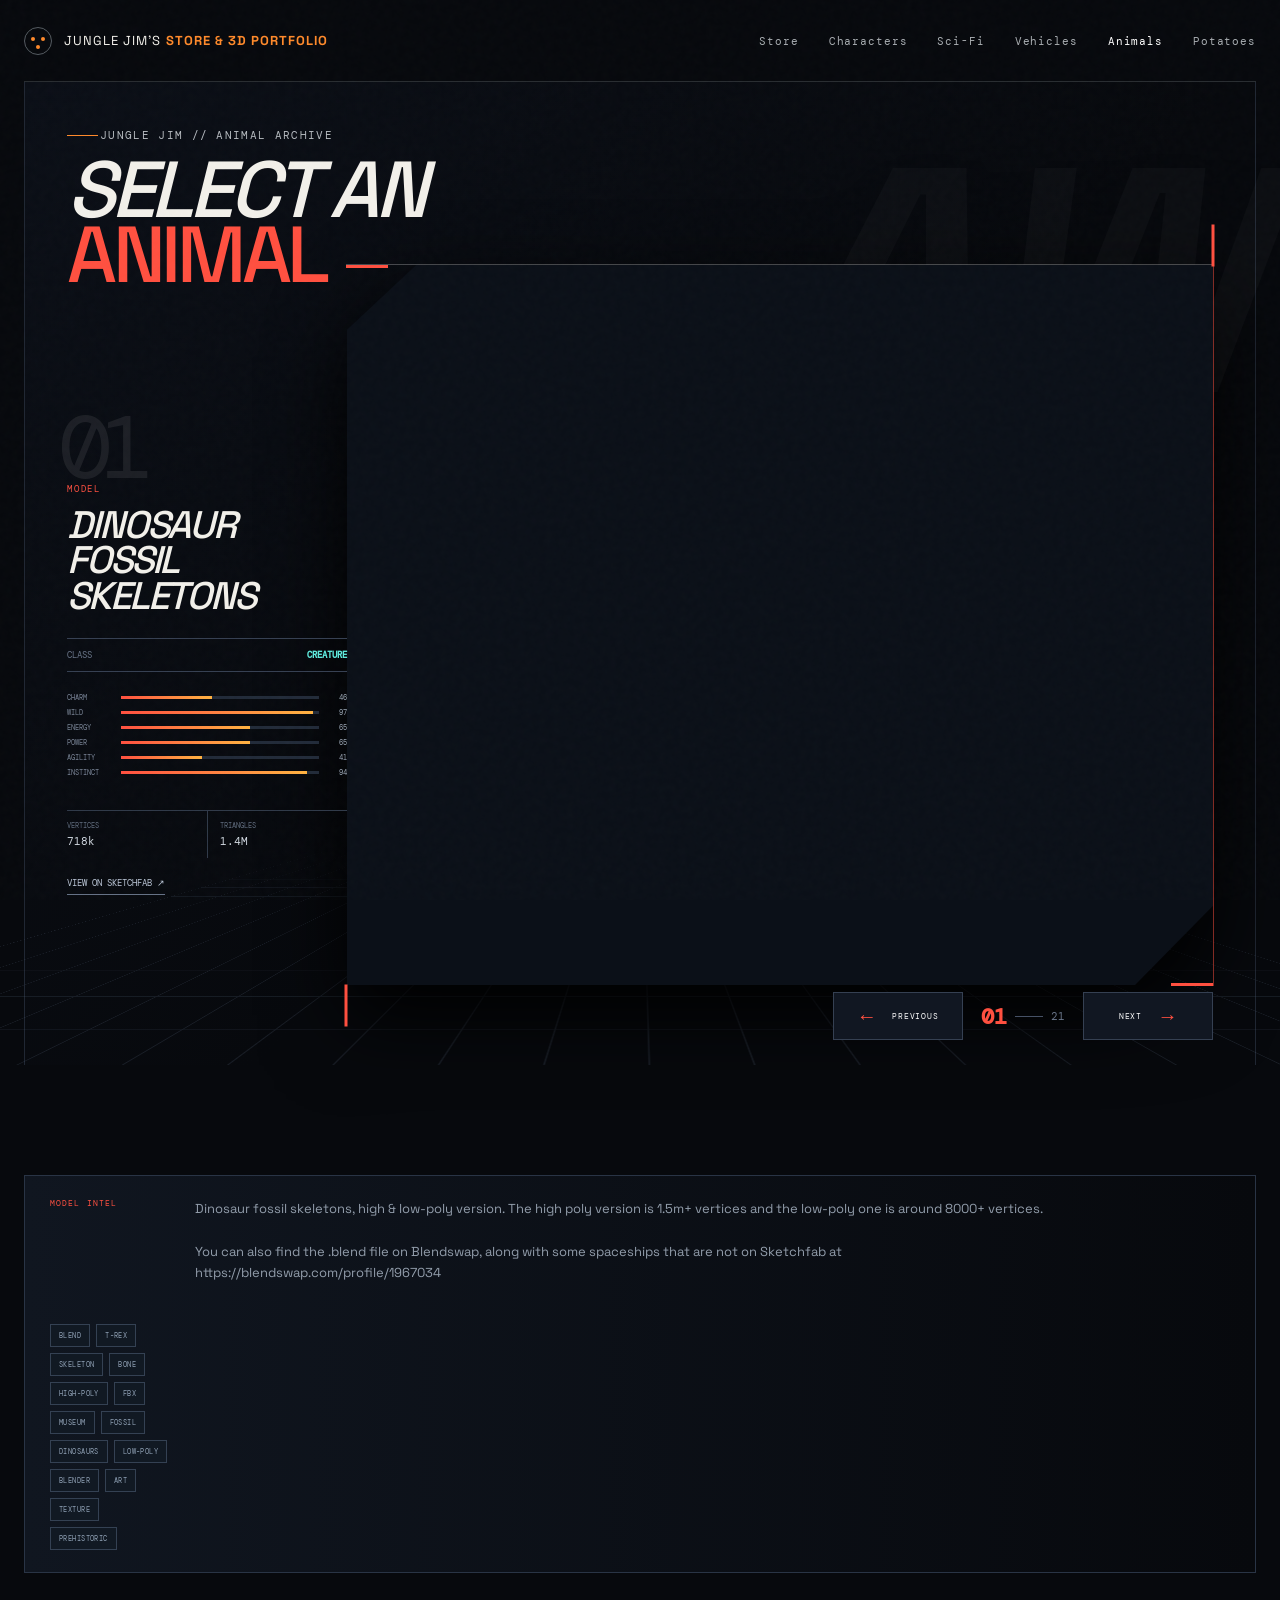
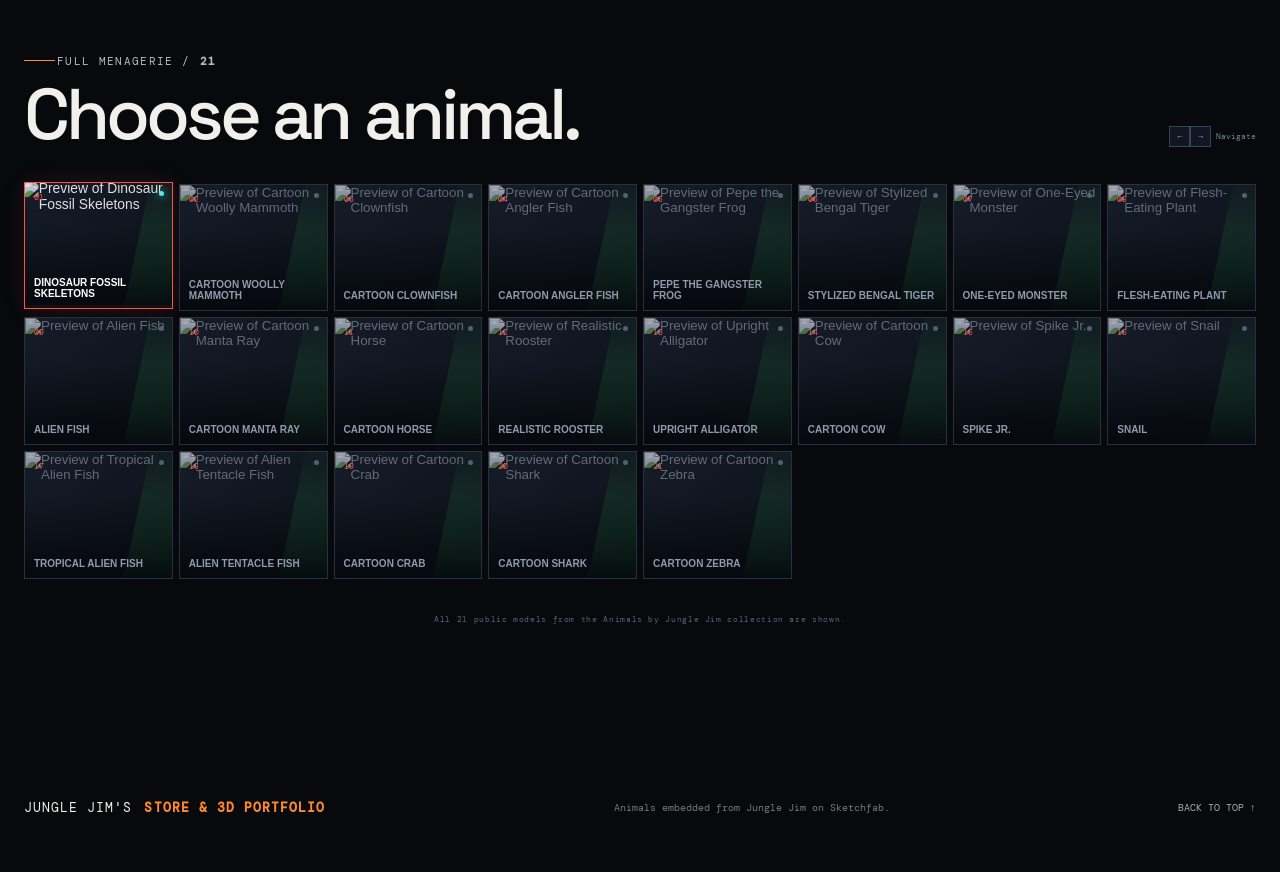
==== animals.html @ f66f66c1 "Publish Jungle Jim's Store and 3D Portfolio" ====
<!doctype html><html lang="en"><head><meta charset="UTF-8"><meta name="viewport" content="width=device-width,initial-scale=1"><meta name="theme-color" content="#07090d"><title>Animals — Jungle Jim's Store and 3D Portfolio</title><link rel="preconnect" href="https://fonts.googleapis.com"><link rel="preconnect" href="https://fonts.gstatic.com" crossorigin><link href="https://fonts.googleapis.com/css2?family=DM+Mono:wght@400;500&family=Space+Grotesk:wght@400;500;600;700&display=swap" rel="stylesheet"><link rel="stylesheet" href="styles.css"><link rel="stylesheet" href="characters.css"></head><body class="fighter-page"><div class="noise"></div>
<header class="nav shell fighter-nav"><a class="brand" href="index.html"><span class="brand-mark"><i></i><i></i><i></i></span><span>JUNGLE JIM'S <b>STORE &amp; 3D PORTFOLIO</b></span></a><nav><a href="index.html#catalog">Store</a><a href="characters.html">Characters</a><a href="scifi.html">Sci-Fi</a><a href="vehicles.html">Vehicles</a><a class="active" href="animals.html">Animals</a><a href="potatoes.html">Potatoes</a></nav></header>
<main class="select-main"><section class="fighter-arena shell"><div class="arena-grid"></div><div class="select-heading"><p class="eyebrow"><span></span> JUNGLE JIM // ANIMAL ARCHIVE</p><h1>SELECT AN<br><em>ANIMAL</em></h1></div><div class="fighter-hud"><div class="fighter-meta left-meta"><span class="fighter-number" id="fighter-number">01</span><small>MODEL</small><h2 id="fighter-name">Loading</h2><div class="type-row"><span>CLASS</span><b>CREATURE</b></div><div class="power-bars" id="power-bars"></div><div class="model-specs"><div><span>VERTICES</span><b id="vertex-count">—</b></div><div><span>TRIANGLES</span><b id="triangle-count">—</b></div></div><a id="sketchfab-link" class="fighter-link" target="_blank" rel="noopener">VIEW ON SKETCHFAB ↗</a></div><div class="fighter-viewer-wrap"><div class="versus-mark">AW</div><iframe id="fighter-viewer" title="Selected animal 3D model" allow="autoplay; fullscreen; xr-spatial-tracking" allowfullscreen></iframe><div class="viewer-frame"><i></i><i></i><i></i><i></i></div><div class="loading-fighter" id="fighter-loading"><span></span> LOADING CREATURE</div></div><div class="fighter-controls"><button id="prev-fighter"><span>←</span><small>PREVIOUS</small></button><div class="selection-count"><b id="selection-current">01</b><i></i><span id="selection-total">—</span></div><button id="next-fighter"><small>NEXT</small><span>→</span></button></div></div></section>
<section class="roster-section shell"><div class="model-description-wrap"><span>MODEL INTEL</span><p id="model-description">Loading model description…</p></div><div class="roster-head"><div><p class="eyebrow"><span></span> FULL MENAGERIE / <b id="archive-count"></b></p><h2>Choose an animal.</h2></div><p><kbd>←</kbd><kbd>→</kbd> Navigate</p></div><div class="roster-grid" id="roster-grid"></div><p class="restricted-note" id="restricted-note"></p></section></main><footer class="shell"><a class="brand" href="index.html">JUNGLE JIM'S <b>STORE &amp; 3D PORTFOLIO</b></a><p>Animals embedded from Jungle Jim on Sketchfab.</p><a href="#top">BACK TO TOP ↑</a></footer><script src="animals-data.js"></script><script src="archive-core.js"></script></body></html>
---- styles.css ----
:root{--bg:#090a0c;--panel:#111316;--line:#292d31;--text:#f2f0ea;--muted:#93999f;--orange:#ff8a2b;--cyan:#57ddd5;--lime:#c7ee65;--mono:'DM Mono',monospace;--display:'Space Grotesk',sans-serif}*{box-sizing:border-box}html{scroll-behavior:smooth}body{margin:0;background:var(--bg);color:var(--text);font-family:var(--display);overflow-x:hidden}.noise{position:fixed;inset:0;opacity:.025;pointer-events:none;z-index:20;background-image:url("data:image/svg+xml,%3Csvg viewBox='0 0 160 160' xmlns='http://www.w3.org/2000/svg'%3E%3Cfilter id='n'%3E%3CfeTurbulence type='fractalNoise' baseFrequency='.8' numOctaves='4'/%3E%3C/filter%3E%3Crect width='100%25' height='100%25' filter='url(%23n)' opacity='.8'/%3E%3C/svg%3E")}.shell{width:min(1280px,calc(100% - 48px));margin-inline:auto}.nav{height:82px;display:flex;align-items:center;justify-content:space-between;border-bottom:1px solid var(--line);position:relative;z-index:5}.brand{display:flex;gap:12px;align-items:center;color:var(--text);text-decoration:none;font-size:13px;letter-spacing:.08em}.brand b{color:var(--orange)}.brand-mark{width:28px;height:28px;border:1px solid #545a60;border-radius:50%;display:grid;place-items:center;position:relative}.brand-mark i{position:absolute;width:4px;height:4px;background:var(--orange);border-radius:50%}.brand-mark i:nth-child(1){transform:translate(-5px,-2px)}.brand-mark i:nth-child(2){transform:translate(5px,-2px)}.brand-mark i:nth-child(3){transform:translate(0,6px)}.nav nav{display:flex;align-items:center;gap:30px}.nav nav a{color:#a8adb1;text-decoration:none;font:11px var(--mono);letter-spacing:.08em}.nav nav a:hover{color:#fff}.nav-cta{border:1px solid #51565b;padding:11px 15px}.hero{min-height:calc(100vh - 82px);display:grid;grid-template-columns:1.05fr .95fr;border-bottom:1px solid var(--line)}.hero-copy{padding:clamp(70px,10vh,120px) 4vw 70px 0;display:flex;flex-direction:column;justify-content:center}.eyebrow{font:11px var(--mono);letter-spacing:.12em;color:#b6bbc0;display:flex;align-items:center;gap:10px}.eyebrow span{width:23px;height:1px;background:var(--orange);box-shadow:8px 0 var(--orange)}h1,h2{font-weight:500;letter-spacing:-.055em;margin:20px 0}h1{font-size:clamp(58px,7.1vw,112px);line-height:.86;max-width:760px}h1 em,h2 em{font-style:normal;color:var(--orange)}.lede{font-size:clamp(17px,1.5vw,21px);line-height:1.6;color:#a9afb3;max-width:580px;margin:20px 0 32px}.hero-actions{display:flex;gap:10px;flex-wrap:wrap}.button{min-height:48px;display:inline-flex;align-items:center;justify-content:space-between;gap:35px;padding:0 18px;color:#fff;text-decoration:none;font:12px var(--mono);letter-spacing:.04em;border:1px solid var(--line);transition:.25s}.button.primary{background:var(--orange);border-color:var(--orange);color:#0b0b0b}.button:hover{transform:translateY(-2px);filter:brightness(1.1)}.metrics{display:flex;gap:clamp(28px,4vw,70px);margin-top:65px}.metrics div{display:flex;flex-direction:column;gap:7px}.metrics strong{font-size:28px;font-weight:500}.metrics span{font:9px var(--mono);letter-spacing:.11em;color:#777e84}.hero-visual{position:relative;border-left:1px solid var(--line);background:radial-gradient(circle at 52% 47%,#272016 0,rgba(17,19,22,.3) 31%,transparent 61%),linear-gradient(rgba(255,255,255,.026) 1px,transparent 1px),linear-gradient(90deg,rgba(255,255,255,.026) 1px,transparent 1px);background-size:auto,48px 48px,48px 48px;min-height:600px}#scene{width:100%;height:100%;display:block}.visual-label{position:absolute;font:9px var(--mono);letter-spacing:.1em;color:#8e9499}.visual-label.top{top:25px;left:25px}.visual-label.top span{color:var(--lime)}.visual-label.bottom{right:25px;bottom:25px}.visual-label.bottom span{color:var(--orange)}.catalog{padding:120px 0}.section-head{display:grid;grid-template-columns:1fr 1.2fr;gap:60px;align-items:end;margin-bottom:48px;opacity:.55;transform:translateY(20px);transition:.7s}.section-head.in-view{opacity:1;transform:none}h2{font-size:clamp(45px,5.6vw,78px);line-height:.96}.catalog-tools{display:flex;flex-direction:column;gap:20px}.search{display:flex;align-items:center;border-bottom:1px solid #484d52;padding:0 6px;height:48px}.search span{font-size:24px;color:var(--orange)}.search input{flex:1;background:none;border:0;outline:0;color:#fff;font:14px var(--mono);padding:0 12px}.filters{display:flex;gap:8px;flex-wrap:wrap}.filters button{border:1px solid #363b3f;background:transparent;color:#9fa4a8;border-radius:100px;padding:9px 13px;font:10px var(--mono);cursor:pointer}.filters button b{margin-left:7px;color:#62696f}.filters button.active{background:#f0eee7;color:#0a0b0c;border-color:#f0eee7}.filters button.active b{color:#686868}.product-grid{display:grid;grid-template-columns:repeat(3,1fr);gap:14px;perspective:1100px}.product-card{min-height:520px;border:1px solid var(--line);background:#101216;position:relative;display:flex;flex-direction:column;padding:18px;transform:rotateX(var(--rx,0)) rotateY(var(--ry,0));transition:transform .18s,border-color .3s,background .3s;animation:cardIn .5s both;animation-delay:var(--delay)}@keyframes cardIn{from{opacity:0;transform:translateY(14px)}}.product-card:hover{border-color:#5f656a;background:#14171a}.product-card.featured{grid-column:span 2}.card-hit{position:absolute;inset:0;z-index:4}.card-top{display:flex;justify-content:space-between;align-items:center;position:relative;z-index:2}.pill{font:9px var(--mono);letter-spacing:.09em;border:1px solid #3c4247;border-radius:100px;padding:7px 9px;color:#aab0b4}.arrow{width:31px;height:31px;border:1px solid #40464b;border-radius:50%;display:grid;place-items:center;color:var(--orange)}.product-art{height:245px;margin:15px 0;display:grid;place-items:center;position:relative;overflow:hidden;background:radial-gradient(circle,#2e3235 0,transparent 62%)}.product-art:before{content:'';position:absolute;width:180px;height:180px;border:1px solid #3c4247;border-radius:50%;transform:rotateX(68deg)}.product-art span{font-size:72px;font-weight:600;letter-spacing:-.3em;padding-right:.3em;position:relative;z-index:2;color:var(--orange);filter:drop-shadow(0 18px 18px #000);transition:.45s}.product-card:hover .product-art span{transform:translateY(-6px) rotate(-3deg) scale(1.06)}.product-art i{position:absolute;width:6px;height:6px;background:var(--cyan);border-radius:50%;left:22%;top:30%;box-shadow:170px 100px var(--orange),70px 140px var(--lime)}.art-space{background:radial-gradient(circle at 60% 35%,#233058,transparent 40%),radial-gradient(circle,#321d47,transparent 65%)}.art-trees span,.art-plants span{color:var(--lime)}.art-library span,.art-scifi span{color:var(--cyan)}.card-info{margin-top:auto}.card-info small{font:9px var(--mono);color:var(--orange);letter-spacing:.12em}.card-info h3{font-size:24px;line-height:1.05;letter-spacing:-.03em;margin:9px 0 10px;max-width:400px}.card-info p{font-size:13px;line-height:1.55;color:#8f969b;margin:0 0 20px;max-width:440px}.card-foot{display:flex;justify-content:space-between;align-items:end;padding-top:15px;border-top:1px solid var(--line)}.card-foot strong{font-size:18px}.card-foot span{font:9px var(--mono);color:#9ba1a5}.empty{text-align:center;border:1px dashed #383d42;padding:80px;color:#8f9599}.about{min-height:650px;border-top:1px solid var(--line);border-bottom:1px solid var(--line);display:grid;grid-template-columns:1fr 1fr;align-items:center;overflow:hidden}.about-card{padding:80px 50px 80px 0;opacity:.4;transform:translateY(20px);transition:.7s}.about-card.in-view{opacity:1;transform:none}.about-card p:not(.eyebrow){color:#9ea4a8;line-height:1.7;max-width:580px;margin-bottom:28px}.orbital{position:relative;height:100%;min-height:550px;border-left:1px solid var(--line);display:grid;place-items:center;background:radial-gradient(circle,rgba(255,138,43,.14),transparent 55%)}.core{width:140px;height:140px;border-radius:50%;background:var(--orange);color:#090a0b;display:grid;place-items:center;font-size:78px;font-weight:700;box-shadow:0 0 80px rgba(255,138,43,.28)}.orbit{position:absolute;border:1px solid #3b4145;border-radius:50%;animation:spin 14s linear infinite}.orbit:after{content:'';position:absolute;width:15px;height:15px;border-radius:50%;background:var(--cyan);top:50%;left:-7px}.o1{width:360px;height:220px;transform:rotate(25deg)}.o2{width:470px;height:300px;transform:rotate(-35deg);animation-duration:20s;animation-direction:reverse}.o2:after{background:var(--lime)}@keyframes spin{to{rotate:360deg}}footer{height:130px;display:flex;align-items:center;justify-content:space-between;color:#747b80;font:10px var(--mono)}footer a{color:#a9afb3;text-decoration:none}
@media(max-width:900px){.nav nav>a:not(.nav-cta){display:none}.hero{grid-template-columns:1fr}.hero-copy{padding-right:0}.hero-visual{border-left:0;border-top:1px solid var(--line);height:620px}.section-head{grid-template-columns:1fr}.product-grid{grid-template-columns:repeat(2,1fr)}.product-card.featured{grid-column:span 2}.about{grid-template-columns:1fr}.orbital{border-left:0;border-top:1px solid var(--line)}.about-card{padding-right:0}}
@media(max-width:600px){.shell{width:min(100% - 28px,1280px)}.nav{height:70px}.nav-cta{padding:9px!important}.hero{min-height:auto}.hero-copy{padding:70px 0 45px}h1{font-size:56px}.lede{font-size:16px}.metrics{gap:22px;margin-top:45px}.metrics strong{font-size:22px}.metrics span{font-size:7px}.hero-visual{height:470px;min-height:0}.catalog{padding:80px 0}.product-grid{grid-template-columns:1fr}.product-card,.product-card.featured{grid-column:auto;min-height:490px}.filters{display:grid;grid-template-columns:1fr 1fr}.filters button:first-child{grid-column:1/-1}.about-card{padding:80px 0}.orbital{min-height:460px}.o1{width:280px}.o2{width:360px}footer{height:auto;min-height:180px;flex-direction:column;justify-content:center;gap:24px;text-align:center}}
@media(prefers-reduced-motion:reduce){html{scroll-behavior:auto}*,*:before,*:after{animation-duration:.01ms!important;animation-iteration-count:1!important;transition:none!important}.product-card{transform:none!important}}
.product-preview{height:245px;margin:15px 0;border:1px solid #252a2e;display:grid;place-items:center;position:relative;overflow:hidden;background:#0b0c0e}.product-preview:after{content:'';position:absolute;inset:0;background:linear-gradient(180deg,transparent 55%,rgba(5,6,7,.82));pointer-events:none}.product-preview img{width:100%;height:100%;object-fit:cover;transition:transform .55s cubic-bezier(.2,.8,.2,1),filter .4s;filter:saturate(.88) contrast(1.04)}.product-card:hover .product-preview img{transform:scale(1.045);filter:saturate(1) contrast(1.06)}.product-preview>span{position:absolute;z-index:2;left:11px;bottom:10px;font:8px var(--mono);letter-spacing:.1em;color:#d8dcdf}.product-preview>span:before{content:'●';color:var(--lime);margin-right:7px}.product-preview.failed img{display:none}.product-preview.failed:before{content:'PREVIEW UNAVAILABLE';font:9px var(--mono);letter-spacing:.1em;color:#737a7f}
.tv-section{border-top:1px solid var(--line);border-bottom:1px solid var(--line);background:radial-gradient(circle at 72% 48%,rgba(72,103,84,.18),transparent 33%),#0c0e0f;overflow:hidden}.tv-layout{min-height:850px;display:grid;grid-template-columns:.7fr 1.3fr}.tv-copy{padding:110px 60px 90px 0;position:relative;z-index:3}.tv-copy h2{margin-bottom:28px}.tv-copy>p:not(.eyebrow){color:#9ca2a5;line-height:1.7;max-width:440px}.channel-readout{border-left:2px solid var(--lime);padding:4px 0 4px 15px;margin:36px 0 19px;display:flex;flex-direction:column;gap:7px}.channel-readout small{font:8px var(--mono);letter-spacing:.13em;color:#6e7679}.channel-readout strong{font:12px var(--mono);color:var(--lime)}.channel-list{display:grid;grid-template-columns:1fr 1fr;gap:5px}.channel-list button{min-width:0;height:43px;display:flex;align-items:center;gap:10px;padding:0 10px;border:1px solid #303538;background:#121416;color:#92999c;text-align:left;cursor:pointer;font:9px var(--mono);transition:.2s}.channel-list button:hover,.channel-list button.active{border-color:#697b6c;background:#1b211d;color:#eef1eb}.channel-list button b{color:var(--lime)}.channel-list button span{white-space:nowrap;overflow:hidden;text-overflow:ellipsis}.youtube-link{display:flex;justify-content:space-between;margin-top:16px;padding:15px 3px;border-bottom:1px solid #363b3e;color:#b7bcbe;text-decoration:none;font:9px var(--mono);letter-spacing:.08em}.youtube-link span{color:#ff4646}.tv-stage{min-width:0;min-height:720px;position:relative;display:grid;place-items:center;perspective:1300px;border-left:1px solid var(--line);background:linear-gradient(rgba(255,255,255,.018) 1px,transparent 1px);background-size:100% 42px}.tv-glow{position:absolute;width:70%;height:55%;border-radius:50%;background:rgba(127,192,150,.11);filter:blur(60px)}.tv-set{--tv-ry:0deg;--tv-x:0px;width:min(690px,88%);position:relative;z-index:2;transform:translateX(var(--tv-x)) rotateY(var(--tv-ry));transform-style:preserve-3d;transition:transform .18s ease-out}.tv-case{aspect-ratio:1.34/1;background:linear-gradient(145deg,#5c4935,#2a221b 58%,#17130f);border:3px solid #16110d;border-radius:32px 32px 25px 25px;padding:35px;display:grid;grid-template-columns:1fr 112px;gap:24px;box-shadow:inset 0 0 0 5px #745d43,inset 0 -20px 35px rgba(0,0,0,.45),0 38px 70px #000;position:relative}.tv-case:before{content:'';position:absolute;inset:12px;border:1px solid rgba(255,255,255,.09);border-radius:23px;pointer-events:none}.tv-bezel{background:#12130f;padding:13px;border-radius:25px 23px 25px 22px;box-shadow:inset 0 0 0 5px #292a21,0 5px 15px #000}.tv-screen{height:100%;position:relative;overflow:hidden;border-radius:20% / 10%;background:#111812;box-shadow:inset 0 0 45px #000}.tv-screen video{width:100%;height:100%;object-fit:cover;display:block}.tv-scanlines{position:absolute;inset:0;background:repeating-linear-gradient(0deg,rgba(0,0,0,.17) 0,rgba(0,0,0,.17) 1px,transparent 1px,transparent 4px);pointer-events:none;z-index:3}.tv-glass{position:absolute;inset:0;border-radius:inherit;background:radial-gradient(ellipse at center,transparent 57%,rgba(0,0,0,.46)),linear-gradient(130deg,rgba(255,255,255,.12),transparent 28%);pointer-events:none;z-index:4}.tv-start{position:absolute;z-index:5;left:50%;top:50%;transform:translate(-50%,-50%);border:1px solid rgba(218,231,208,.5);background:rgba(11,15,12,.82);color:#e4ede0;padding:13px 17px;font:9px var(--mono);letter-spacing:.1em;cursor:pointer;white-space:nowrap}.tv-start span{color:var(--lime);margin-right:8px}.tv-start[hidden]{display:none}.tv-controls{display:flex;align-items:center;flex-direction:column;padding:14px 0}.tv-logo{font:10px var(--mono);letter-spacing:.08em;color:#c6bba7;margin:5px 0 25px}.tv-logo b{color:var(--lime)}.dial{width:63px;height:63px;border:5px solid #171713;border-radius:50%;background:radial-gradient(circle,#59584b,#27271f 70%);position:relative;box-shadow:0 3px 4px #000,inset 0 0 0 2px #777260}.dial i{position:absolute;width:2px;height:22px;background:#e2d8b9;top:6px;left:50%;transform:rotate(35deg);transform-origin:bottom}.dial.small{width:43px;height:43px;margin-top:16px}.dial.small i{height:13px}.speaker{width:76px;height:100px;margin-top:auto;background:repeating-radial-gradient(circle,#151613 0 2px,transparent 2.5px 7px);opacity:.85}.tv-antenna{height:105px;position:relative;display:flex;justify-content:center;align-items:end}.tv-antenna i{position:absolute;bottom:5px;width:4px;height:115px;background:#635e52;transform-origin:bottom}.tv-antenna i:first-child{transform:rotate(-32deg)}.tv-antenna i:nth-child(2){transform:rotate(32deg)}.tv-antenna b{width:80px;height:22px;border-radius:50%;background:#27241e;border:3px solid #16130f;position:relative;z-index:2}.tv-feet{display:flex;justify-content:space-between;padding:0 90px}.tv-feet i{width:55px;height:24px;background:#272019;transform:skew(-12deg);box-shadow:0 8px 15px #000}.tv-feet i:last-child{transform:skew(12deg)}.tv-floor{position:absolute;width:90%;height:40%;bottom:-23%;background:radial-gradient(ellipse,rgba(0,0,0,.9),transparent 67%)}.orbit-hint{position:absolute;right:20px;bottom:20px;font:8px var(--mono);letter-spacing:.11em;color:#68706c}.orbit-hint:before{content:'↔';color:var(--lime);margin-right:7px}
@media(max-width:900px){.tv-layout{grid-template-columns:1fr}.tv-copy{padding-right:0;padding-bottom:45px}.tv-stage{border-left:0;border-top:1px solid var(--line);min-height:700px}.tv-set{width:min(650px,92%)}}
@media(max-width:600px){.tv-copy{padding:75px 0 40px}.tv-stage{min-height:520px}.tv-set{width:105%;transform:scale(.84) translateX(var(--tv-x)) rotateY(var(--tv-ry))}.tv-case{padding:20px;grid-template-columns:1fr 78px;gap:14px;border-radius:22px}.tv-controls{padding:5px 0}.dial{width:48px;height:48px}.speaker{width:55px;height:70px}.tv-antenna{height:70px}.tv-antenna i{height:80px}.channel-list{grid-template-columns:1fr}.orbit-hint{display:none}}
.tv-set{width:min(790px,94%)}.tv-case{aspect-ratio:16/9;grid-template-columns:minmax(0,1fr) 100px;padding:30px;gap:20px}.tv-screen{border-radius:10% / 14%}.tv-bezel{border-radius:21px}.tv-stage{min-height:680px}
@media(max-width:600px){.tv-set{width:112%}.tv-case{aspect-ratio:16/9;grid-template-columns:minmax(0,1fr) 65px;padding:17px;gap:10px}.tv-screen{border-radius:9% / 14%}.tv-stage{min-height:450px}.tv-logo{font-size:8px;margin-bottom:12px}.dial{width:38px;height:38px;border-width:3px}.dial.small{width:31px;height:31px;margin-top:10px}.speaker{width:45px;height:52px}}
.tv-screen iframe{width:100%;height:100%;border:0;display:block}.tv-screen iframe[hidden],.tv-screen video[hidden]{display:none}.channel-list button small{margin-left:auto;font:7px var(--mono);color:#66706a;border:1px solid #343b37;padding:3px}.channel-list button.active small{color:var(--lime);border-color:#526354}
.youtube-file-fallback{position:absolute;inset:0;z-index:2;display:flex;flex-direction:column;align-items:center;justify-content:center;text-align:center;padding:30px;background:radial-gradient(circle at center,#243329,#0c110d 72%);color:#cbd4c8}.youtube-file-fallback[hidden]{display:none}.youtube-file-fallback>span{width:38px;height:27px;border-radius:7px;display:grid;place-items:center;background:#e63631;color:white;font:9px var(--mono);margin-bottom:13px}.youtube-file-fallback strong{font:11px var(--mono);letter-spacing:.1em}.youtube-file-fallback p{font:9px var(--mono);line-height:1.55;color:#7f8b81;max-width:260px}.youtube-file-fallback a{color:var(--lime);border:1px solid #536457;padding:10px 12px;text-decoration:none;font:8px var(--mono);letter-spacing:.08em}
---- characters.css ----
:root{--fighter-hue:0}.fighter-page{background:#07090d}.fighter-nav .active{color:#fff}.select-main{overflow:hidden}.fighter-arena{min-height:calc(100vh - 82px);position:relative;padding-top:38px;border-left:1px solid #202733;border-right:1px solid #202733;background:radial-gradient(ellipse at 62% 54%,hsla(var(--fighter-hue),70%,45%,.22),transparent 38%),linear-gradient(135deg,#0b0f17,#07090d 55%);transition:background .5s}.arena-grid{position:absolute;inset:0;opacity:.22;background-image:linear-gradient(#53627b 1px,transparent 1px),linear-gradient(90deg,#53627b 1px,transparent 1px);background-size:62px 62px;transform:perspective(600px) rotateX(63deg) scale(1.7);transform-origin:center bottom;mask-image:linear-gradient(transparent 2%,#000 65%)}.select-heading{position:absolute;z-index:3;left:42px;top:35px;pointer-events:none}.select-heading h1{font-size:clamp(48px,6.2vw,94px);line-height:.82;margin-top:15px;text-transform:uppercase;font-style:italic}.select-heading h1 em{color:#ff5040}.fighter-hud{min-height:750px;position:relative;z-index:2;display:grid;grid-template-columns:280px 1fr;align-items:center;padding:145px 42px 80px}.fighter-meta{position:relative;z-index:3;align-self:end;margin-bottom:90px}.fighter-number{font:88px/1 var(--mono);letter-spacing:-.12em;color:rgba(255,255,255,.08);position:absolute;left:-8px;top:-72px}.fighter-meta>small{font:9px var(--mono);letter-spacing:.2em;color:#ff5040}.fighter-meta h2{font-size:clamp(30px,3vw,49px);line-height:.92;margin:10px 0 25px;text-transform:uppercase;font-style:italic;overflow-wrap:anywhere}.type-row{display:flex;justify-content:space-between;border-top:1px solid #364052;border-bottom:1px solid #364052;padding:10px 0;font:9px var(--mono)}.type-row span{color:#687488}.type-row b{color:#5ee8dc}.power-bars{padding:15px 0}.power-bars label{display:grid;grid-template-columns:50px 1fr;align-items:center;gap:8px;color:#778294;font:8px var(--mono);margin:7px 0}.power-bars i{height:3px;background:#222b39}.power-bars i b{display:block;height:100%;background:linear-gradient(90deg,#ff5040,#ffb341)}.fighter-link{display:inline-block;color:#bac5d6;text-decoration:none;font:9px var(--mono);padding-bottom:5px;border-bottom:1px solid #667287}.fighter-viewer-wrap{height:min(66vw,720px);max-height:720px;min-height:520px;position:relative;align-self:center;filter:drop-shadow(0 30px 40px #000)}.fighter-viewer-wrap iframe{position:absolute;inset:0;width:100%;height:100%;border:0;clip-path:polygon(8% 0,100% 0,100% 89%,91% 100%,0 100%,0 9%);background:#0b1018}.viewer-frame{position:absolute;inset:-1px;pointer-events:none;border-top:1px solid rgba(255,255,255,.25);border-right:1px solid rgba(255,80,64,.5)}.viewer-frame i{position:absolute;width:42px;height:3px;background:#ff5040}.viewer-frame i:nth-child(1){top:0;left:0}.viewer-frame i:nth-child(2){right:0;top:0;transform:rotate(90deg);transform-origin:right}.viewer-frame i:nth-child(3){bottom:0;right:0}.viewer-frame i:nth-child(4){left:0;bottom:0;transform:rotate(90deg);transform-origin:left}.versus-mark{position:absolute;z-index:-1;right:-5%;top:-20%;font:bold 25vw/1 var(--display);color:rgba(255,255,255,.025);font-style:italic}.loading-fighter{position:absolute;z-index:5;inset:0;display:flex;align-items:center;justify-content:center;gap:12px;background:#0b1018;color:#8390a2;font:9px var(--mono);letter-spacing:.12em}.loading-fighter.hidden{opacity:0;pointer-events:none;transition:.5s}.loading-fighter span{width:13px;height:13px;border:2px solid #354054;border-top-color:#ff5040;border-radius:50%;animation:spin .7s linear infinite}.fighter-controls{position:absolute;z-index:5;right:42px;bottom:25px;display:flex;align-items:center;gap:18px}.fighter-controls button{width:130px;height:48px;display:flex;align-items:center;justify-content:center;gap:15px;background:#111722;border:1px solid #354052;color:#fff;cursor:pointer}.fighter-controls button:hover{border-color:#ff5040;background:#1a1d27}.fighter-controls button span{color:#ff5040;font-size:20px}.fighter-controls button small{font:8px var(--mono);letter-spacing:.12em}.selection-count{display:flex;align-items:center;gap:8px;font:11px var(--mono)}.selection-count b{color:#ff5040;font-size:22px}.selection-count i{width:28px;height:1px;background:#465166}.selection-count span{color:#697589}.roster-section{padding:110px 0}.roster-head{display:flex;align-items:end;justify-content:space-between;margin-bottom:35px}.roster-head h2{margin:12px 0 0}.roster-head>p{font:8px var(--mono);color:#778292}.roster-head kbd{border:1px solid #394354;padding:5px 7px;color:#b9c3d1;background:#111722}.roster-grid{display:grid;grid-template-columns:repeat(8,1fr);gap:6px}.roster-grid button{aspect-ratio:1/.86;min-width:0;position:relative;display:flex;flex-direction:column;justify-content:space-between;padding:9px;background:linear-gradient(145deg,#151c28,#0c1017);border:1px solid #273142;color:#8f9aac;text-align:left;cursor:pointer;overflow:hidden}.roster-grid button:after{content:'';position:absolute;width:55px;height:120%;right:-20px;top:-10%;background:linear-gradient(transparent,hsla(calc(var(--fighter-hue) + 30),75%,55%,.25));transform:skew(-12deg)}.roster-grid button:hover,.roster-grid button.active{border-color:#ff5040;color:#fff;transform:translateY(-2px)}.roster-grid button.active{box-shadow:inset 0 -3px #ff5040,0 0 20px rgba(255,80,64,.12)}.roster-grid span{font:8px var(--mono);color:#ff5040;position:relative;z-index:2}.roster-grid b{font-size:10px;line-height:1.1;text-transform:uppercase;position:relative;z-index:2}.roster-grid i{position:absolute;right:8px;top:8px;width:5px;height:5px;border-radius:50%;background:#506075}.roster-grid .active i{background:#5ee8dc;box-shadow:0 0 8px #5ee8dc}.restricted-note{text-align:center;color:#596476;font:8px var(--mono);letter-spacing:.08em;margin-top:35px}
@media(max-width:900px){.fighter-hud{grid-template-columns:1fr;padding:180px 20px 110px}.fighter-meta{position:absolute;left:35px;bottom:65px;width:240px;margin:0;background:rgba(7,9,13,.85);padding:18px}.fighter-meta .power-bars,.fighter-link{display:none}.fighter-viewer-wrap{width:100%;height:720px}.fighter-controls{right:25px}.roster-grid{grid-template-columns:repeat(5,1fr)}}
@media(max-width:600px){.fighter-nav nav a:not(.active){display:none}.fighter-arena{width:100%}.select-heading{left:20px}.select-heading h1{font-size:47px}.fighter-hud{min-height:700px;padding:145px 10px 135px}.fighter-viewer-wrap{height:540px;min-height:0}.fighter-meta{left:14px;bottom:84px;width:220px}.fighter-meta h2{font-size:26px}.fighter-controls{left:14px;right:14px;bottom:22px;justify-content:space-between}.fighter-controls button{width:105px}.roster-section{padding:75px 0}.roster-head>p{display:none}.roster-grid{grid-template-columns:repeat(3,1fr)}.roster-grid b{font-size:8px}}
.power-bars label{grid-template-columns:46px 1fr 20px;font-size:7px;margin:6px 0}.power-bars strong{font:7px var(--mono);color:#9da9b8;text-align:right}.model-specs{display:grid;grid-template-columns:1fr 1fr;border-top:1px solid #303a49;margin:12px 0}.model-specs div{padding:10px 0;display:flex;flex-direction:column;gap:4px}.model-specs div+div{border-left:1px solid #303a49;padding-left:12px}.model-specs span{font:7px var(--mono);color:#606c7e}.model-specs b{font:11px var(--mono);color:#d2d9e2}.model-description-wrap{border:1px solid #293445;background:linear-gradient(90deg,#101620,transparent);padding:22px 25px;margin-bottom:70px;display:grid;grid-template-columns:120px 1fr;gap:25px}.model-description-wrap span{font:8px var(--mono);letter-spacing:.14em;color:#ff5040}.model-description-wrap p{margin:0;color:#929dab;font-size:13px;line-height:1.65;max-width:850px;white-space:pre-line}.roster-grid button img{position:absolute;inset:0;width:100%;height:100%;object-fit:cover;opacity:0;filter:saturate(.72) contrast(1.08);transition:.35s}.roster-grid button.has-portrait img{opacity:.62}.roster-grid button:before{content:'';position:absolute;z-index:1;inset:35% 0 0;background:linear-gradient(transparent,rgba(5,8,13,.94))}.roster-grid button:hover img,.roster-grid button.active img{opacity:.86;transform:scale(1.04)}.roster-grid button>span,.roster-grid button>b,.roster-grid button>i{z-index:2}
@media(max-width:600px){.model-description-wrap{grid-template-columns:1fr;gap:10px;margin-bottom:45px}.power-bars{display:none}.model-specs{margin:8px 0}.fighter-meta{padding:14px}}
.model-tags{display:flex;flex-wrap:wrap;gap:6px;margin-top:15px}.model-tags span{border:1px solid #344153;background:#111923;color:#8fa0b4;padding:6px 8px;font:7px var(--mono);letter-spacing:.06em;text-transform:uppercase}.model-description-wrap>div{min-width:0}.model-description-wrap>div>p{margin-top:0}
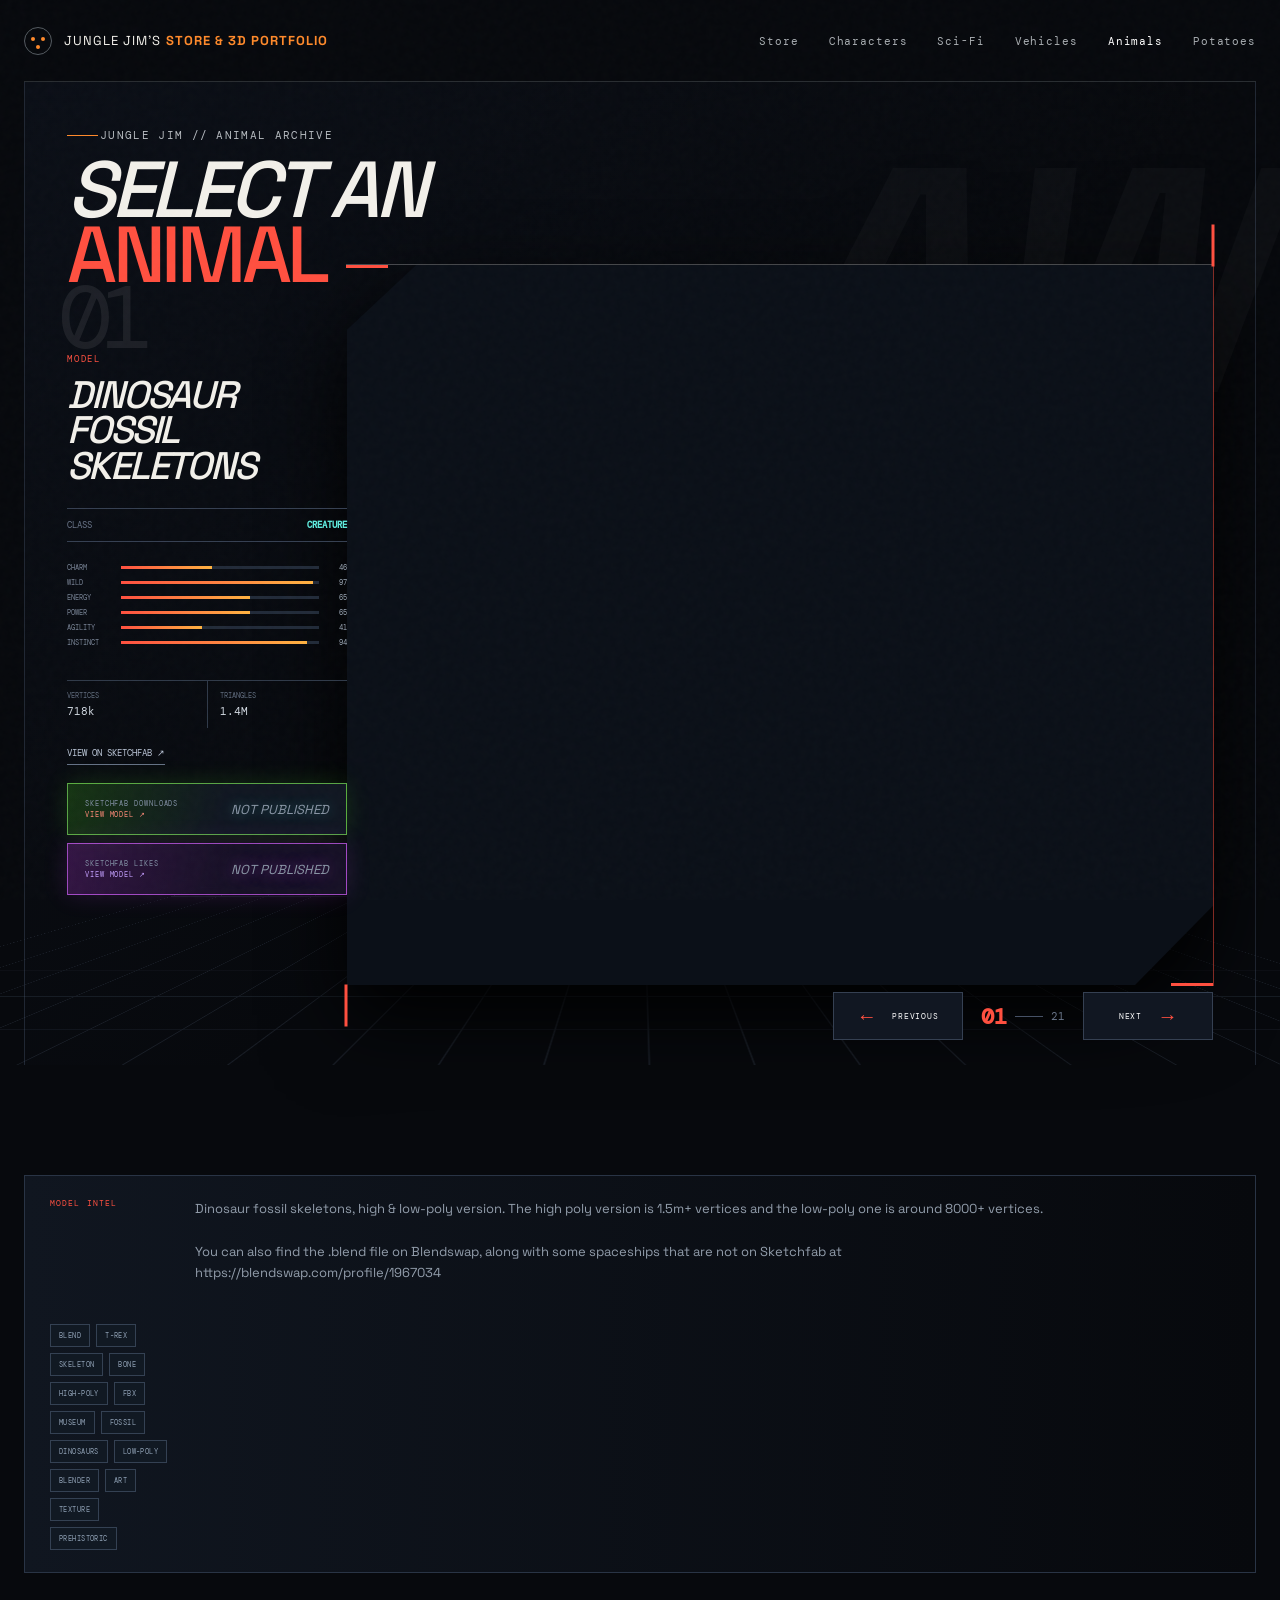
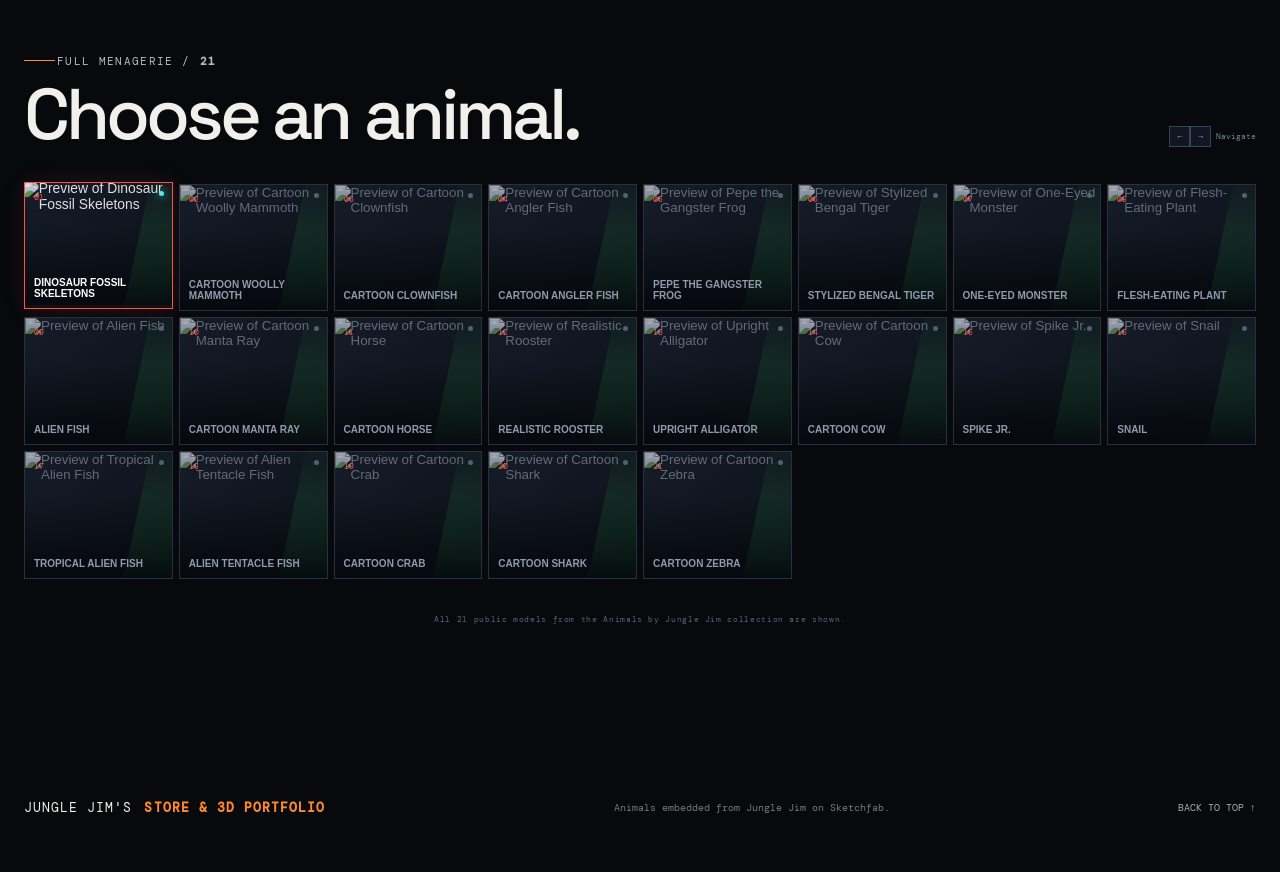
==== commit 2b5d6967: "Fix navigation across mobile pages" ====
--- a/animals.html
+++ b/animals.html
@@ -1,4 +1,4 @@
-<!doctype html><html lang="en"><head><meta charset="UTF-8"><meta name="viewport" content="width=device-width,initial-scale=1"><meta name="theme-color" content="#07090d"><title>Animals — Jungle Jim's Store and 3D Portfolio</title><link rel="preconnect" href="https://fonts.googleapis.com"><link rel="preconnect" href="https://fonts.gstatic.com" crossorigin><link href="https://fonts.googleapis.com/css2?family=DM+Mono:wght@400;500&family=Space+Grotesk:wght@400;500;600;700&display=swap" rel="stylesheet"><link rel="stylesheet" href="styles.css"><link rel="stylesheet" href="characters.css"></head><body class="fighter-page"><div class="noise"></div>
+<!doctype html><html lang="en"><head><meta charset="UTF-8"><meta name="viewport" content="width=device-width,initial-scale=1"><meta name="theme-color" content="#07090d"><title>Animals — Jungle Jim's Store and 3D Portfolio</title><link rel="preconnect" href="https://fonts.googleapis.com"><link rel="preconnect" href="https://fonts.gstatic.com" crossorigin><link href="https://fonts.googleapis.com/css2?family=DM+Mono:wght@400;500&family=Space+Grotesk:wght@400;500;600;700&display=swap" rel="stylesheet"><link rel="stylesheet" href="styles.css?v=mobile-nav-1"><link rel="stylesheet" href="characters.css?v=mobile-nav-1"></head><body class="fighter-page"><div class="noise"></div>
 <header class="nav shell fighter-nav"><a class="brand" href="index.html"><span class="brand-mark"><i></i><i></i><i></i></span><span>JUNGLE JIM'S <b>STORE &amp; 3D PORTFOLIO</b></span></a><nav><a href="index.html#catalog">Store</a><a href="characters.html">Characters</a><a href="scifi.html">Sci-Fi</a><a href="vehicles.html">Vehicles</a><a class="active" href="animals.html">Animals</a><a href="potatoes.html">Potatoes</a></nav></header>
 <main class="select-main"><section class="fighter-arena shell"><div class="arena-grid"></div><div class="select-heading"><p class="eyebrow"><span></span> JUNGLE JIM // ANIMAL ARCHIVE</p><h1>SELECT AN<br><em>ANIMAL</em></h1></div><div class="fighter-hud"><div class="fighter-meta left-meta"><span class="fighter-number" id="fighter-number">01</span><small>MODEL</small><h2 id="fighter-name">Loading</h2><div class="type-row"><span>CLASS</span><b>CREATURE</b></div><div class="power-bars" id="power-bars"></div><div class="model-specs"><div><span>VERTICES</span><b id="vertex-count">—</b></div><div><span>TRIANGLES</span><b id="triangle-count">—</b></div></div><a id="sketchfab-link" class="fighter-link" target="_blank" rel="noopener">VIEW ON SKETCHFAB ↗</a></div><div class="fighter-viewer-wrap"><div class="versus-mark">AW</div><iframe id="fighter-viewer" title="Selected animal 3D model" allow="autoplay; fullscreen; xr-spatial-tracking" allowfullscreen></iframe><div class="viewer-frame"><i></i><i></i><i></i><i></i></div><div class="loading-fighter" id="fighter-loading"><span></span> LOADING CREATURE</div></div><div class="fighter-controls"><button id="prev-fighter"><span>←</span><small>PREVIOUS</small></button><div class="selection-count"><b id="selection-current">01</b><i></i><span id="selection-total">—</span></div><button id="next-fighter"><small>NEXT</small><span>→</span></button></div></div></section>
-<section class="roster-section shell"><div class="model-description-wrap"><span>MODEL INTEL</span><p id="model-description">Loading model description…</p></div><div class="roster-head"><div><p class="eyebrow"><span></span> FULL MENAGERIE / <b id="archive-count"></b></p><h2>Choose an animal.</h2></div><p><kbd>←</kbd><kbd>→</kbd> Navigate</p></div><div class="roster-grid" id="roster-grid"></div><p class="restricted-note" id="restricted-note"></p></section></main><footer class="shell"><a class="brand" href="index.html">JUNGLE JIM'S <b>STORE &amp; 3D PORTFOLIO</b></a><p>Animals embedded from Jungle Jim on Sketchfab.</p><a href="#top">BACK TO TOP ↑</a></footer><script src="animals-data.js"></script><script src="archive-core.js"></script></body></html>
+<section class="roster-section shell"><div class="model-description-wrap"><span>MODEL INTEL</span><p id="model-description">Loading model description…</p></div><div class="roster-head"><div><p class="eyebrow"><span></span> FULL MENAGERIE / <b id="archive-count"></b></p><h2>Choose an animal.</h2></div><p><kbd>←</kbd><kbd>→</kbd> Navigate</p></div><div class="roster-grid" id="roster-grid"></div><p class="restricted-note" id="restricted-note"></p></section></main><footer class="shell"><a class="brand" href="index.html">JUNGLE JIM'S <b>STORE &amp; 3D PORTFOLIO</b></a><p>Animals embedded from Jungle Jim on Sketchfab.</p><a href="#top">BACK TO TOP ↑</a></footer><script src="animals-data.js"></script><script src="archive-core.js?v=mobile-nav-1"></script></body></html>
--- a/styles.css
+++ b/styles.css
@@ -1,6 +1,6 @@
 :root{--bg:#090a0c;--panel:#111316;--line:#292d31;--text:#f2f0ea;--muted:#93999f;--orange:#ff8a2b;--cyan:#57ddd5;--lime:#c7ee65;--mono:'DM Mono',monospace;--display:'Space Grotesk',sans-serif}*{box-sizing:border-box}html{scroll-behavior:smooth}body{margin:0;background:var(--bg);color:var(--text);font-family:var(--display);overflow-x:hidden}.noise{position:fixed;inset:0;opacity:.025;pointer-events:none;z-index:20;background-image:url("data:image/svg+xml,%3Csvg viewBox='0 0 160 160' xmlns='http://www.w3.org/2000/svg'%3E%3Cfilter id='n'%3E%3CfeTurbulence type='fractalNoise' baseFrequency='.8' numOctaves='4'/%3E%3C/filter%3E%3Crect width='100%25' height='100%25' filter='url(%23n)' opacity='.8'/%3E%3C/svg%3E")}.shell{width:min(1280px,calc(100% - 48px));margin-inline:auto}.nav{height:82px;display:flex;align-items:center;justify-content:space-between;border-bottom:1px solid var(--line);position:relative;z-index:5}.brand{display:flex;gap:12px;align-items:center;color:var(--text);text-decoration:none;font-size:13px;letter-spacing:.08em}.brand b{color:var(--orange)}.brand-mark{width:28px;height:28px;border:1px solid #545a60;border-radius:50%;display:grid;place-items:center;position:relative}.brand-mark i{position:absolute;width:4px;height:4px;background:var(--orange);border-radius:50%}.brand-mark i:nth-child(1){transform:translate(-5px,-2px)}.brand-mark i:nth-child(2){transform:translate(5px,-2px)}.brand-mark i:nth-child(3){transform:translate(0,6px)}.nav nav{display:flex;align-items:center;gap:30px}.nav nav a{color:#a8adb1;text-decoration:none;font:11px var(--mono);letter-spacing:.08em}.nav nav a:hover{color:#fff}.nav-cta{border:1px solid #51565b;padding:11px 15px}.hero{min-height:calc(100vh - 82px);display:grid;grid-template-columns:1.05fr .95fr;border-bottom:1px solid var(--line)}.hero-copy{padding:clamp(70px,10vh,120px) 4vw 70px 0;display:flex;flex-direction:column;justify-content:center}.eyebrow{font:11px var(--mono);letter-spacing:.12em;color:#b6bbc0;display:flex;align-items:center;gap:10px}.eyebrow span{width:23px;height:1px;background:var(--orange);box-shadow:8px 0 var(--orange)}h1,h2{font-weight:500;letter-spacing:-.055em;margin:20px 0}h1{font-size:clamp(58px,7.1vw,112px);line-height:.86;max-width:760px}h1 em,h2 em{font-style:normal;color:var(--orange)}.lede{font-size:clamp(17px,1.5vw,21px);line-height:1.6;color:#a9afb3;max-width:580px;margin:20px 0 32px}.hero-actions{display:flex;gap:10px;flex-wrap:wrap}.button{min-height:48px;display:inline-flex;align-items:center;justify-content:space-between;gap:35px;padding:0 18px;color:#fff;text-decoration:none;font:12px var(--mono);letter-spacing:.04em;border:1px solid var(--line);transition:.25s}.button.primary{background:var(--orange);border-color:var(--orange);color:#0b0b0b}.button:hover{transform:translateY(-2px);filter:brightness(1.1)}.metrics{display:flex;gap:clamp(28px,4vw,70px);margin-top:65px}.metrics div{display:flex;flex-direction:column;gap:7px}.metrics strong{font-size:28px;font-weight:500}.metrics span{font:9px var(--mono);letter-spacing:.11em;color:#777e84}.hero-visual{position:relative;border-left:1px solid var(--line);background:radial-gradient(circle at 52% 47%,#272016 0,rgba(17,19,22,.3) 31%,transparent 61%),linear-gradient(rgba(255,255,255,.026) 1px,transparent 1px),linear-gradient(90deg,rgba(255,255,255,.026) 1px,transparent 1px);background-size:auto,48px 48px,48px 48px;min-height:600px}#scene{width:100%;height:100%;display:block}.visual-label{position:absolute;font:9px var(--mono);letter-spacing:.1em;color:#8e9499}.visual-label.top{top:25px;left:25px}.visual-label.top span{color:var(--lime)}.visual-label.bottom{right:25px;bottom:25px}.visual-label.bottom span{color:var(--orange)}.catalog{padding:120px 0}.section-head{display:grid;grid-template-columns:1fr 1.2fr;gap:60px;align-items:end;margin-bottom:48px;opacity:.55;transform:translateY(20px);transition:.7s}.section-head.in-view{opacity:1;transform:none}h2{font-size:clamp(45px,5.6vw,78px);line-height:.96}.catalog-tools{display:flex;flex-direction:column;gap:20px}.search{display:flex;align-items:center;border-bottom:1px solid #484d52;padding:0 6px;height:48px}.search span{font-size:24px;color:var(--orange)}.search input{flex:1;background:none;border:0;outline:0;color:#fff;font:14px var(--mono);padding:0 12px}.filters{display:flex;gap:8px;flex-wrap:wrap}.filters button{border:1px solid #363b3f;background:transparent;color:#9fa4a8;border-radius:100px;padding:9px 13px;font:10px var(--mono);cursor:pointer}.filters button b{margin-left:7px;color:#62696f}.filters button.active{background:#f0eee7;color:#0a0b0c;border-color:#f0eee7}.filters button.active b{color:#686868}.product-grid{display:grid;grid-template-columns:repeat(3,1fr);gap:14px;perspective:1100px}.product-card{min-height:520px;border:1px solid var(--line);background:#101216;position:relative;display:flex;flex-direction:column;padding:18px;transform:rotateX(var(--rx,0)) rotateY(var(--ry,0));transition:transform .18s,border-color .3s,background .3s;animation:cardIn .5s both;animation-delay:var(--delay)}@keyframes cardIn{from{opacity:0;transform:translateY(14px)}}.product-card:hover{border-color:#5f656a;background:#14171a}.product-card.featured{grid-column:span 2}.card-hit{position:absolute;inset:0;z-index:4}.card-top{display:flex;justify-content:space-between;align-items:center;position:relative;z-index:2}.pill{font:9px var(--mono);letter-spacing:.09em;border:1px solid #3c4247;border-radius:100px;padding:7px 9px;color:#aab0b4}.arrow{width:31px;height:31px;border:1px solid #40464b;border-radius:50%;display:grid;place-items:center;color:var(--orange)}.product-art{height:245px;margin:15px 0;display:grid;place-items:center;position:relative;overflow:hidden;background:radial-gradient(circle,#2e3235 0,transparent 62%)}.product-art:before{content:'';position:absolute;width:180px;height:180px;border:1px solid #3c4247;border-radius:50%;transform:rotateX(68deg)}.product-art span{font-size:72px;font-weight:600;letter-spacing:-.3em;padding-right:.3em;position:relative;z-index:2;color:var(--orange);filter:drop-shadow(0 18px 18px #000);transition:.45s}.product-card:hover .product-art span{transform:translateY(-6px) rotate(-3deg) scale(1.06)}.product-art i{position:absolute;width:6px;height:6px;background:var(--cyan);border-radius:50%;left:22%;top:30%;box-shadow:170px 100px var(--orange),70px 140px var(--lime)}.art-space{background:radial-gradient(circle at 60% 35%,#233058,transparent 40%),radial-gradient(circle,#321d47,transparent 65%)}.art-trees span,.art-plants span{color:var(--lime)}.art-library span,.art-scifi span{color:var(--cyan)}.card-info{margin-top:auto}.card-info small{font:9px var(--mono);color:var(--orange);letter-spacing:.12em}.card-info h3{font-size:24px;line-height:1.05;letter-spacing:-.03em;margin:9px 0 10px;max-width:400px}.card-info p{font-size:13px;line-height:1.55;color:#8f969b;margin:0 0 20px;max-width:440px}.card-foot{display:flex;justify-content:space-between;align-items:end;padding-top:15px;border-top:1px solid var(--line)}.card-foot strong{font-size:18px}.card-foot span{font:9px var(--mono);color:#9ba1a5}.empty{text-align:center;border:1px dashed #383d42;padding:80px;color:#8f9599}.about{min-height:650px;border-top:1px solid var(--line);border-bottom:1px solid var(--line);display:grid;grid-template-columns:1fr 1fr;align-items:center;overflow:hidden}.about-card{padding:80px 50px 80px 0;opacity:.4;transform:translateY(20px);transition:.7s}.about-card.in-view{opacity:1;transform:none}.about-card p:not(.eyebrow){color:#9ea4a8;line-height:1.7;max-width:580px;margin-bottom:28px}.orbital{position:relative;height:100%;min-height:550px;border-left:1px solid var(--line);display:grid;place-items:center;background:radial-gradient(circle,rgba(255,138,43,.14),transparent 55%)}.core{width:140px;height:140px;border-radius:50%;background:var(--orange);color:#090a0b;display:grid;place-items:center;font-size:78px;font-weight:700;box-shadow:0 0 80px rgba(255,138,43,.28)}.orbit{position:absolute;border:1px solid #3b4145;border-radius:50%;animation:spin 14s linear infinite}.orbit:after{content:'';position:absolute;width:15px;height:15px;border-radius:50%;background:var(--cyan);top:50%;left:-7px}.o1{width:360px;height:220px;transform:rotate(25deg)}.o2{width:470px;height:300px;transform:rotate(-35deg);animation-duration:20s;animation-direction:reverse}.o2:after{background:var(--lime)}@keyframes spin{to{rotate:360deg}}footer{height:130px;display:flex;align-items:center;justify-content:space-between;color:#747b80;font:10px var(--mono)}footer a{color:#a9afb3;text-decoration:none}
 @media(max-width:900px){.nav nav>a:not(.nav-cta){display:none}.hero{grid-template-columns:1fr}.hero-copy{padding-right:0}.hero-visual{border-left:0;border-top:1px solid var(--line);height:620px}.section-head{grid-template-columns:1fr}.product-grid{grid-template-columns:repeat(2,1fr)}.product-card.featured{grid-column:span 2}.about{grid-template-columns:1fr}.orbital{border-left:0;border-top:1px solid var(--line)}.about-card{padding-right:0}}
-@media(max-width:600px){.shell{width:min(100% - 28px,1280px)}.nav{height:70px}.nav-cta{padding:9px!important}.hero{min-height:auto}.hero-copy{padding:70px 0 45px}h1{font-size:56px}.lede{font-size:16px}.metrics{gap:22px;margin-top:45px}.metrics strong{font-size:22px}.metrics span{font-size:7px}.hero-visual{height:470px;min-height:0}.catalog{padding:80px 0}.product-grid{grid-template-columns:1fr}.product-card,.product-card.featured{grid-column:auto;min-height:490px}.filters{display:grid;grid-template-columns:1fr 1fr}.filters button:first-child{grid-column:1/-1}.about-card{padding:80px 0}.orbital{min-height:460px}.o1{width:280px}.o2{width:360px}footer{height:auto;min-height:180px;flex-direction:column;justify-content:center;gap:24px;text-align:center}}
+@media(max-width:600px){.shell{width:min(100% - 28px,1280px)}.nav{height:auto;min-height:104px;flex-direction:column;align-items:stretch;justify-content:center;gap:12px;padding:13px 0 9px}.brand{align-self:flex-start;font-size:10px}.brand-mark{width:25px;height:25px;flex:0 0 auto}.nav nav{width:100%;gap:6px;overflow-x:auto;overscroll-behavior-inline:contain;scroll-snap-type:x proximity;padding:0 0 5px;scrollbar-width:none}.nav nav::-webkit-scrollbar{display:none}.nav nav a{flex:0 0 auto;display:block!important;scroll-snap-align:start;padding:9px 11px;border:1px solid #30363b;background:#111419;border-radius:2px;font-size:9px;white-space:nowrap}.nav nav a:hover,.nav nav a.active{border-color:var(--orange);color:#fff}.nav-cta{padding:9px 11px!important}.hero{min-height:auto}.hero-copy{padding:70px 0 45px}h1{font-size:56px}.lede{font-size:16px}.metrics{gap:22px;margin-top:45px}.metrics strong{font-size:22px}.metrics span{font-size:7px}.hero-visual{height:470px;min-height:0}.catalog{padding:80px 0}.product-grid{grid-template-columns:1fr}.product-card,.product-card.featured{grid-column:auto;min-height:490px}.filters{display:grid;grid-template-columns:1fr 1fr}.filters button:first-child{grid-column:1/-1}.about-card{padding:80px 0}.orbital{min-height:460px}.o1{width:280px}.o2{width:360px}footer{height:auto;min-height:180px;flex-direction:column;justify-content:center;gap:24px;text-align:center}}
 @media(prefers-reduced-motion:reduce){html{scroll-behavior:auto}*,*:before,*:after{animation-duration:.01ms!important;animation-iteration-count:1!important;transition:none!important}.product-card{transform:none!important}}
 .product-preview{height:245px;margin:15px 0;border:1px solid #252a2e;display:grid;place-items:center;position:relative;overflow:hidden;background:#0b0c0e}.product-preview:after{content:'';position:absolute;inset:0;background:linear-gradient(180deg,transparent 55%,rgba(5,6,7,.82));pointer-events:none}.product-preview img{width:100%;height:100%;object-fit:cover;transition:transform .55s cubic-bezier(.2,.8,.2,1),filter .4s;filter:saturate(.88) contrast(1.04)}.product-card:hover .product-preview img{transform:scale(1.045);filter:saturate(1) contrast(1.06)}.product-preview>span{position:absolute;z-index:2;left:11px;bottom:10px;font:8px var(--mono);letter-spacing:.1em;color:#d8dcdf}.product-preview>span:before{content:'●';color:var(--lime);margin-right:7px}.product-preview.failed img{display:none}.product-preview.failed:before{content:'PREVIEW UNAVAILABLE';font:9px var(--mono);letter-spacing:.1em;color:#737a7f}
 .tv-section{border-top:1px solid var(--line);border-bottom:1px solid var(--line);background:radial-gradient(circle at 72% 48%,rgba(72,103,84,.18),transparent 33%),#0c0e0f;overflow:hidden}.tv-layout{min-height:850px;display:grid;grid-template-columns:.7fr 1.3fr}.tv-copy{padding:110px 60px 90px 0;position:relative;z-index:3}.tv-copy h2{margin-bottom:28px}.tv-copy>p:not(.eyebrow){color:#9ca2a5;line-height:1.7;max-width:440px}.channel-readout{border-left:2px solid var(--lime);padding:4px 0 4px 15px;margin:36px 0 19px;display:flex;flex-direction:column;gap:7px}.channel-readout small{font:8px var(--mono);letter-spacing:.13em;color:#6e7679}.channel-readout strong{font:12px var(--mono);color:var(--lime)}.channel-list{display:grid;grid-template-columns:1fr 1fr;gap:5px}.channel-list button{min-width:0;height:43px;display:flex;align-items:center;gap:10px;padding:0 10px;border:1px solid #303538;background:#121416;color:#92999c;text-align:left;cursor:pointer;font:9px var(--mono);transition:.2s}.channel-list button:hover,.channel-list button.active{border-color:#697b6c;background:#1b211d;color:#eef1eb}.channel-list button b{color:var(--lime)}.channel-list button span{white-space:nowrap;overflow:hidden;text-overflow:ellipsis}.youtube-link{display:flex;justify-content:space-between;margin-top:16px;padding:15px 3px;border-bottom:1px solid #363b3e;color:#b7bcbe;text-decoration:none;font:9px var(--mono);letter-spacing:.08em}.youtube-link span{color:#ff4646}.tv-stage{min-width:0;min-height:720px;position:relative;display:grid;place-items:center;perspective:1300px;border-left:1px solid var(--line);background:linear-gradient(rgba(255,255,255,.018) 1px,transparent 1px);background-size:100% 42px}.tv-glow{position:absolute;width:70%;height:55%;border-radius:50%;background:rgba(127,192,150,.11);filter:blur(60px)}.tv-set{--tv-ry:0deg;--tv-x:0px;width:min(690px,88%);position:relative;z-index:2;transform:translateX(var(--tv-x)) rotateY(var(--tv-ry));transform-style:preserve-3d;transition:transform .18s ease-out}.tv-case{aspect-ratio:1.34/1;background:linear-gradient(145deg,#5c4935,#2a221b 58%,#17130f);border:3px solid #16110d;border-radius:32px 32px 25px 25px;padding:35px;display:grid;grid-template-columns:1fr 112px;gap:24px;box-shadow:inset 0 0 0 5px #745d43,inset 0 -20px 35px rgba(0,0,0,.45),0 38px 70px #000;position:relative}.tv-case:before{content:'';position:absolute;inset:12px;border:1px solid rgba(255,255,255,.09);border-radius:23px;pointer-events:none}.tv-bezel{background:#12130f;padding:13px;border-radius:25px 23px 25px 22px;box-shadow:inset 0 0 0 5px #292a21,0 5px 15px #000}.tv-screen{height:100%;position:relative;overflow:hidden;border-radius:20% / 10%;background:#111812;box-shadow:inset 0 0 45px #000}.tv-screen video{width:100%;height:100%;object-fit:cover;display:block}.tv-scanlines{position:absolute;inset:0;background:repeating-linear-gradient(0deg,rgba(0,0,0,.17) 0,rgba(0,0,0,.17) 1px,transparent 1px,transparent 4px);pointer-events:none;z-index:3}.tv-glass{position:absolute;inset:0;border-radius:inherit;background:radial-gradient(ellipse at center,transparent 57%,rgba(0,0,0,.46)),linear-gradient(130deg,rgba(255,255,255,.12),transparent 28%);pointer-events:none;z-index:4}.tv-start{position:absolute;z-index:5;left:50%;top:50%;transform:translate(-50%,-50%);border:1px solid rgba(218,231,208,.5);background:rgba(11,15,12,.82);color:#e4ede0;padding:13px 17px;font:9px var(--mono);letter-spacing:.1em;cursor:pointer;white-space:nowrap}.tv-start span{color:var(--lime);margin-right:8px}.tv-start[hidden]{display:none}.tv-controls{display:flex;align-items:center;flex-direction:column;padding:14px 0}.tv-logo{font:10px var(--mono);letter-spacing:.08em;color:#c6bba7;margin:5px 0 25px}.tv-logo b{color:var(--lime)}.dial{width:63px;height:63px;border:5px solid #171713;border-radius:50%;background:radial-gradient(circle,#59584b,#27271f 70%);position:relative;box-shadow:0 3px 4px #000,inset 0 0 0 2px #777260}.dial i{position:absolute;width:2px;height:22px;background:#e2d8b9;top:6px;left:50%;transform:rotate(35deg);transform-origin:bottom}.dial.small{width:43px;height:43px;margin-top:16px}.dial.small i{height:13px}.speaker{width:76px;height:100px;margin-top:auto;background:repeating-radial-gradient(circle,#151613 0 2px,transparent 2.5px 7px);opacity:.85}.tv-antenna{height:105px;position:relative;display:flex;justify-content:center;align-items:end}.tv-antenna i{position:absolute;bottom:5px;width:4px;height:115px;background:#635e52;transform-origin:bottom}.tv-antenna i:first-child{transform:rotate(-32deg)}.tv-antenna i:nth-child(2){transform:rotate(32deg)}.tv-antenna b{width:80px;height:22px;border-radius:50%;background:#27241e;border:3px solid #16130f;position:relative;z-index:2}.tv-feet{display:flex;justify-content:space-between;padding:0 90px}.tv-feet i{width:55px;height:24px;background:#272019;transform:skew(-12deg);box-shadow:0 8px 15px #000}.tv-feet i:last-child{transform:skew(12deg)}.tv-floor{position:absolute;width:90%;height:40%;bottom:-23%;background:radial-gradient(ellipse,rgba(0,0,0,.9),transparent 67%)}.orbit-hint{position:absolute;right:20px;bottom:20px;font:8px var(--mono);letter-spacing:.11em;color:#68706c}.orbit-hint:before{content:'↔';color:var(--lime);margin-right:7px}
--- a/characters.css
+++ b/characters.css
@@ -1,6 +1,9 @@
 :root{--fighter-hue:0}.fighter-page{background:#07090d}.fighter-nav .active{color:#fff}.select-main{overflow:hidden}.fighter-arena{min-height:calc(100vh - 82px);position:relative;padding-top:38px;border-left:1px solid #202733;border-right:1px solid #202733;background:radial-gradient(ellipse at 62% 54%,hsla(var(--fighter-hue),70%,45%,.22),transparent 38%),linear-gradient(135deg,#0b0f17,#07090d 55%);transition:background .5s}.arena-grid{position:absolute;inset:0;opacity:.22;background-image:linear-gradient(#53627b 1px,transparent 1px),linear-gradient(90deg,#53627b 1px,transparent 1px);background-size:62px 62px;transform:perspective(600px) rotateX(63deg) scale(1.7);transform-origin:center bottom;mask-image:linear-gradient(transparent 2%,#000 65%)}.select-heading{position:absolute;z-index:3;left:42px;top:35px;pointer-events:none}.select-heading h1{font-size:clamp(48px,6.2vw,94px);line-height:.82;margin-top:15px;text-transform:uppercase;font-style:italic}.select-heading h1 em{color:#ff5040}.fighter-hud{min-height:750px;position:relative;z-index:2;display:grid;grid-template-columns:280px 1fr;align-items:center;padding:145px 42px 80px}.fighter-meta{position:relative;z-index:3;align-self:end;margin-bottom:90px}.fighter-number{font:88px/1 var(--mono);letter-spacing:-.12em;color:rgba(255,255,255,.08);position:absolute;left:-8px;top:-72px}.fighter-meta>small{font:9px var(--mono);letter-spacing:.2em;color:#ff5040}.fighter-meta h2{font-size:clamp(30px,3vw,49px);line-height:.92;margin:10px 0 25px;text-transform:uppercase;font-style:italic;overflow-wrap:anywhere}.type-row{display:flex;justify-content:space-between;border-top:1px solid #364052;border-bottom:1px solid #364052;padding:10px 0;font:9px var(--mono)}.type-row span{color:#687488}.type-row b{color:#5ee8dc}.power-bars{padding:15px 0}.power-bars label{display:grid;grid-template-columns:50px 1fr;align-items:center;gap:8px;color:#778294;font:8px var(--mono);margin:7px 0}.power-bars i{height:3px;background:#222b39}.power-bars i b{display:block;height:100%;background:linear-gradient(90deg,#ff5040,#ffb341)}.fighter-link{display:inline-block;color:#bac5d6;text-decoration:none;font:9px var(--mono);padding-bottom:5px;border-bottom:1px solid #667287}.fighter-viewer-wrap{height:min(66vw,720px);max-height:720px;min-height:520px;position:relative;align-self:center;filter:drop-shadow(0 30px 40px #000)}.fighter-viewer-wrap iframe{position:absolute;inset:0;width:100%;height:100%;border:0;clip-path:polygon(8% 0,100% 0,100% 89%,91% 100%,0 100%,0 9%);background:#0b1018}.viewer-frame{position:absolute;inset:-1px;pointer-events:none;border-top:1px solid rgba(255,255,255,.25);border-right:1px solid rgba(255,80,64,.5)}.viewer-frame i{position:absolute;width:42px;height:3px;background:#ff5040}.viewer-frame i:nth-child(1){top:0;left:0}.viewer-frame i:nth-child(2){right:0;top:0;transform:rotate(90deg);transform-origin:right}.viewer-frame i:nth-child(3){bottom:0;right:0}.viewer-frame i:nth-child(4){left:0;bottom:0;transform:rotate(90deg);transform-origin:left}.versus-mark{position:absolute;z-index:-1;right:-5%;top:-20%;font:bold 25vw/1 var(--display);color:rgba(255,255,255,.025);font-style:italic}.loading-fighter{position:absolute;z-index:5;inset:0;display:flex;align-items:center;justify-content:center;gap:12px;background:#0b1018;color:#8390a2;font:9px var(--mono);letter-spacing:.12em}.loading-fighter.hidden{opacity:0;pointer-events:none;transition:.5s}.loading-fighter span{width:13px;height:13px;border:2px solid #354054;border-top-color:#ff5040;border-radius:50%;animation:spin .7s linear infinite}.fighter-controls{position:absolute;z-index:5;right:42px;bottom:25px;display:flex;align-items:center;gap:18px}.fighter-controls button{width:130px;height:48px;display:flex;align-items:center;justify-content:center;gap:15px;background:#111722;border:1px solid #354052;color:#fff;cursor:pointer}.fighter-controls button:hover{border-color:#ff5040;background:#1a1d27}.fighter-controls button span{color:#ff5040;font-size:20px}.fighter-controls button small{font:8px var(--mono);letter-spacing:.12em}.selection-count{display:flex;align-items:center;gap:8px;font:11px var(--mono)}.selection-count b{color:#ff5040;font-size:22px}.selection-count i{width:28px;height:1px;background:#465166}.selection-count span{color:#697589}.roster-section{padding:110px 0}.roster-head{display:flex;align-items:end;justify-content:space-between;margin-bottom:35px}.roster-head h2{margin:12px 0 0}.roster-head>p{font:8px var(--mono);color:#778292}.roster-head kbd{border:1px solid #394354;padding:5px 7px;color:#b9c3d1;background:#111722}.roster-grid{display:grid;grid-template-columns:repeat(8,1fr);gap:6px}.roster-grid button{aspect-ratio:1/.86;min-width:0;position:relative;display:flex;flex-direction:column;justify-content:space-between;padding:9px;background:linear-gradient(145deg,#151c28,#0c1017);border:1px solid #273142;color:#8f9aac;text-align:left;cursor:pointer;overflow:hidden}.roster-grid button:after{content:'';position:absolute;width:55px;height:120%;right:-20px;top:-10%;background:linear-gradient(transparent,hsla(calc(var(--fighter-hue) + 30),75%,55%,.25));transform:skew(-12deg)}.roster-grid button:hover,.roster-grid button.active{border-color:#ff5040;color:#fff;transform:translateY(-2px)}.roster-grid button.active{box-shadow:inset 0 -3px #ff5040,0 0 20px rgba(255,80,64,.12)}.roster-grid span{font:8px var(--mono);color:#ff5040;position:relative;z-index:2}.roster-grid b{font-size:10px;line-height:1.1;text-transform:uppercase;position:relative;z-index:2}.roster-grid i{position:absolute;right:8px;top:8px;width:5px;height:5px;border-radius:50%;background:#506075}.roster-grid .active i{background:#5ee8dc;box-shadow:0 0 8px #5ee8dc}.restricted-note{text-align:center;color:#596476;font:8px var(--mono);letter-spacing:.08em;margin-top:35px}
 @media(max-width:900px){.fighter-hud{grid-template-columns:1fr;padding:180px 20px 110px}.fighter-meta{position:absolute;left:35px;bottom:65px;width:240px;margin:0;background:rgba(7,9,13,.85);padding:18px}.fighter-meta .power-bars,.fighter-link{display:none}.fighter-viewer-wrap{width:100%;height:720px}.fighter-controls{right:25px}.roster-grid{grid-template-columns:repeat(5,1fr)}}
-@media(max-width:600px){.fighter-nav nav a:not(.active){display:none}.fighter-arena{width:100%}.select-heading{left:20px}.select-heading h1{font-size:47px}.fighter-hud{min-height:700px;padding:145px 10px 135px}.fighter-viewer-wrap{height:540px;min-height:0}.fighter-meta{left:14px;bottom:84px;width:220px}.fighter-meta h2{font-size:26px}.fighter-controls{left:14px;right:14px;bottom:22px;justify-content:space-between}.fighter-controls button{width:105px}.roster-section{padding:75px 0}.roster-head>p{display:none}.roster-grid{grid-template-columns:repeat(3,1fr)}.roster-grid b{font-size:8px}}
+@media(max-width:600px){.fighter-nav nav a:not(.active){display:block}.fighter-nav nav a.active{border-color:#ff5040;background:#211316}.fighter-arena{width:100%}.select-heading{left:20px}.select-heading h1{font-size:47px}.fighter-hud{min-height:700px;padding:145px 10px 135px}.fighter-viewer-wrap{height:540px;min-height:0}.fighter-meta{left:14px;bottom:84px;width:220px}.fighter-meta h2{font-size:26px}.fighter-controls{left:14px;right:14px;bottom:22px;justify-content:space-between}.fighter-controls button{width:105px}.roster-section{padding:75px 0}.roster-head>p{display:none}.roster-grid{grid-template-columns:repeat(3,1fr)}.roster-grid b{font-size:8px}}
 .power-bars label{grid-template-columns:46px 1fr 20px;font-size:7px;margin:6px 0}.power-bars strong{font:7px var(--mono);color:#9da9b8;text-align:right}.model-specs{display:grid;grid-template-columns:1fr 1fr;border-top:1px solid #303a49;margin:12px 0}.model-specs div{padding:10px 0;display:flex;flex-direction:column;gap:4px}.model-specs div+div{border-left:1px solid #303a49;padding-left:12px}.model-specs span{font:7px var(--mono);color:#606c7e}.model-specs b{font:11px var(--mono);color:#d2d9e2}.model-description-wrap{border:1px solid #293445;background:linear-gradient(90deg,#101620,transparent);padding:22px 25px;margin-bottom:70px;display:grid;grid-template-columns:120px 1fr;gap:25px}.model-description-wrap span{font:8px var(--mono);letter-spacing:.14em;color:#ff5040}.model-description-wrap p{margin:0;color:#929dab;font-size:13px;line-height:1.65;max-width:850px;white-space:pre-line}.roster-grid button img{position:absolute;inset:0;width:100%;height:100%;object-fit:cover;opacity:0;filter:saturate(.72) contrast(1.08);transition:.35s}.roster-grid button.has-portrait img{opacity:.62}.roster-grid button:before{content:'';position:absolute;z-index:1;inset:35% 0 0;background:linear-gradient(transparent,rgba(5,8,13,.94))}.roster-grid button:hover img,.roster-grid button.active img{opacity:.86;transform:scale(1.04)}.roster-grid button>span,.roster-grid button>b,.roster-grid button>i{z-index:2}
 @media(max-width:600px){.model-description-wrap{grid-template-columns:1fr;gap:10px;margin-bottom:45px}.power-bars{display:none}.model-specs{margin:8px 0}.fighter-meta{padding:14px}}
 .model-tags{display:flex;flex-wrap:wrap;gap:6px;margin-top:15px}.model-tags span{border:1px solid #344153;background:#111923;color:#8fa0b4;padding:6px 8px;font:7px var(--mono);letter-spacing:.06em;text-transform:uppercase}.model-description-wrap>div{min-width:0}.model-description-wrap>div>p{margin-top:0}
+.download-counter{position:relative;display:grid;grid-template-columns:1fr auto;align-items:center;gap:2px 16px;margin-top:18px;padding:15px 17px;overflow:hidden;border:1px solid hsla(var(--fighter-hue),85%,65%,.65);background:linear-gradient(105deg,hsla(var(--fighter-hue),75%,45%,.22),#111722 55%);color:#fff;text-decoration:none;box-shadow:0 0 24px hsla(var(--fighter-hue),90%,55%,.14);animation:download-pulse 2.2s ease-in-out infinite}.download-counter:before{content:'';position:absolute;inset:0;background:linear-gradient(110deg,transparent 20%,rgba(255,255,255,.13) 48%,transparent 72%);transform:translateX(-120%);animation:download-scan 3s ease-in-out infinite}.download-counter span,.download-counter small{position:relative;font:7px var(--mono);letter-spacing:.13em;color:#8290a5}.download-counter strong{position:relative;grid-row:1/3;grid-column:2;font:italic 27px/1 var(--display);color:#5ee8dc;text-shadow:0 0 14px rgba(94,232,220,.45)}.download-counter small{color:#ff8b78}.download-counter:hover{transform:translateY(-2px);border-color:#5ee8dc}.download-counter.is-loading strong{letter-spacing:.12em}.download-counter.is-unavailable strong{font-size:13px;color:#8995a5}.download-counter.is-live strong{animation:download-pop .7s cubic-bezier(.2,.8,.2,1)}@keyframes download-pulse{50%{box-shadow:0 0 34px hsla(var(--fighter-hue),90%,55%,.3)}}@keyframes download-scan{0%,45%{transform:translateX(-120%)}75%,100%{transform:translateX(120%)}}@keyframes download-pop{0%{transform:scale(.65);opacity:.25}70%{transform:scale(1.12)}100%{transform:scale(1);opacity:1}}@media(prefers-reduced-motion:reduce){.download-counter,.download-counter:before,.download-counter.is-live strong{animation:none}}
+.like-counter{margin-top:8px;border-color:rgba(213,98,255,.7);background:linear-gradient(105deg,rgba(183,54,225,.25),#171126 58%);box-shadow:0 0 24px rgba(190,61,238,.16);animation-name:like-pulse}.like-counter strong{color:#ef8dff;text-shadow:0 0 15px rgba(225,91,255,.55)}.like-counter small{color:#c4a0ff}.like-counter:hover{border-color:#ef8dff}@keyframes like-pulse{50%{box-shadow:0 0 36px rgba(209,70,255,.34)}}
+@media(max-width:900px){.download-counter{margin-top:12px;padding:10px 12px}.download-counter strong{font-size:21px}}
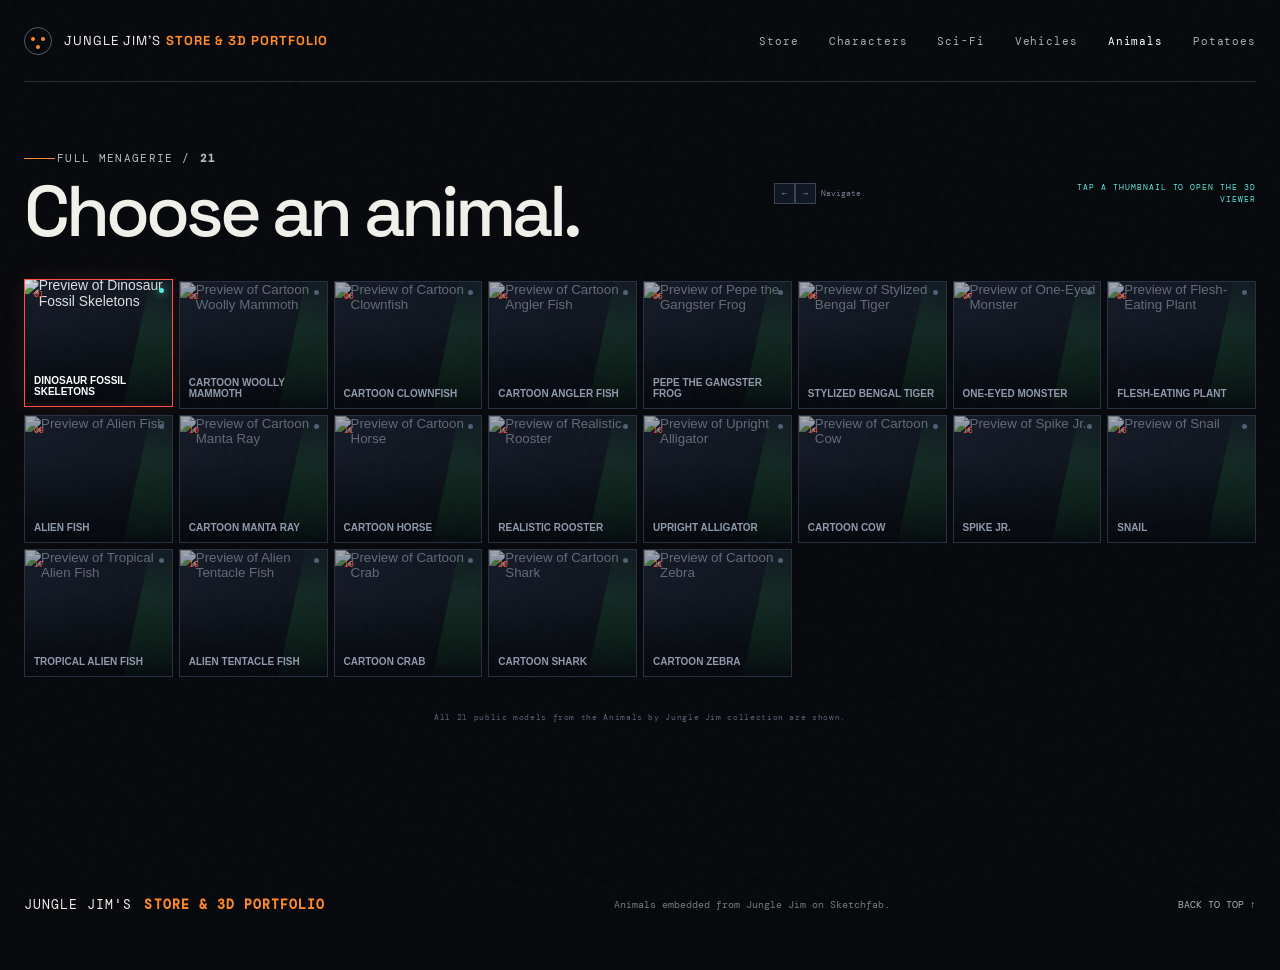
==== commit 27e15969: "Show Sketchfab models in gallery popovers" ====
--- a/animals.html
+++ b/animals.html
@@ -1,4 +1,4 @@
-<!doctype html><html lang="en"><head><meta charset="UTF-8"><meta name="viewport" content="width=device-width,initial-scale=1"><meta name="theme-color" content="#07090d"><title>Animals — Jungle Jim's Store and 3D Portfolio</title><link rel="preconnect" href="https://fonts.googleapis.com"><link rel="preconnect" href="https://fonts.gstatic.com" crossorigin><link href="https://fonts.googleapis.com/css2?family=DM+Mono:wght@400;500&family=Space+Grotesk:wght@400;500;600;700&display=swap" rel="stylesheet"><link rel="stylesheet" href="styles.css?v=mobile-nav-1"><link rel="stylesheet" href="characters.css?v=mobile-nav-1"></head><body class="fighter-page"><div class="noise"></div>
+<!doctype html><html lang="en"><head><meta charset="UTF-8"><meta name="viewport" content="width=device-width,initial-scale=1"><meta name="theme-color" content="#07090d"><title>Animals — Jungle Jim's Store and 3D Portfolio</title><link rel="preconnect" href="https://fonts.googleapis.com"><link rel="preconnect" href="https://fonts.gstatic.com" crossorigin><link href="https://fonts.googleapis.com/css2?family=DM+Mono:wght@400;500&family=Space+Grotesk:wght@400;500;600;700&display=swap" rel="stylesheet"><link rel="stylesheet" href="styles.css?v=model-popover-1"><link rel="stylesheet" href="characters.css?v=model-popover-1"></head><body class="fighter-page"><div class="noise"></div>
 <header class="nav shell fighter-nav"><a class="brand" href="index.html"><span class="brand-mark"><i></i><i></i><i></i></span><span>JUNGLE JIM'S <b>STORE &amp; 3D PORTFOLIO</b></span></a><nav><a href="index.html#catalog">Store</a><a href="characters.html">Characters</a><a href="scifi.html">Sci-Fi</a><a href="vehicles.html">Vehicles</a><a class="active" href="animals.html">Animals</a><a href="potatoes.html">Potatoes</a></nav></header>
 <main class="select-main"><section class="fighter-arena shell"><div class="arena-grid"></div><div class="select-heading"><p class="eyebrow"><span></span> JUNGLE JIM // ANIMAL ARCHIVE</p><h1>SELECT AN<br><em>ANIMAL</em></h1></div><div class="fighter-hud"><div class="fighter-meta left-meta"><span class="fighter-number" id="fighter-number">01</span><small>MODEL</small><h2 id="fighter-name">Loading</h2><div class="type-row"><span>CLASS</span><b>CREATURE</b></div><div class="power-bars" id="power-bars"></div><div class="model-specs"><div><span>VERTICES</span><b id="vertex-count">—</b></div><div><span>TRIANGLES</span><b id="triangle-count">—</b></div></div><a id="sketchfab-link" class="fighter-link" target="_blank" rel="noopener">VIEW ON SKETCHFAB ↗</a></div><div class="fighter-viewer-wrap"><div class="versus-mark">AW</div><iframe id="fighter-viewer" title="Selected animal 3D model" allow="autoplay; fullscreen; xr-spatial-tracking" allowfullscreen></iframe><div class="viewer-frame"><i></i><i></i><i></i><i></i></div><div class="loading-fighter" id="fighter-loading"><span></span> LOADING CREATURE</div></div><div class="fighter-controls"><button id="prev-fighter"><span>←</span><small>PREVIOUS</small></button><div class="selection-count"><b id="selection-current">01</b><i></i><span id="selection-total">—</span></div><button id="next-fighter"><small>NEXT</small><span>→</span></button></div></div></section>
-<section class="roster-section shell"><div class="model-description-wrap"><span>MODEL INTEL</span><p id="model-description">Loading model description…</p></div><div class="roster-head"><div><p class="eyebrow"><span></span> FULL MENAGERIE / <b id="archive-count"></b></p><h2>Choose an animal.</h2></div><p><kbd>←</kbd><kbd>→</kbd> Navigate</p></div><div class="roster-grid" id="roster-grid"></div><p class="restricted-note" id="restricted-note"></p></section></main><footer class="shell"><a class="brand" href="index.html">JUNGLE JIM'S <b>STORE &amp; 3D PORTFOLIO</b></a><p>Animals embedded from Jungle Jim on Sketchfab.</p><a href="#top">BACK TO TOP ↑</a></footer><script src="animals-data.js"></script><script src="archive-core.js?v=mobile-nav-1"></script></body></html>
+<section class="roster-section shell"><div class="model-description-wrap"><span>MODEL INTEL</span><p id="model-description">Loading model description…</p></div><div class="roster-head"><div><p class="eyebrow"><span></span> FULL MENAGERIE / <b id="archive-count"></b></p><h2>Choose an animal.</h2></div><p><kbd>←</kbd><kbd>→</kbd> Navigate</p></div><div class="roster-grid" id="roster-grid"></div><p class="restricted-note" id="restricted-note"></p></section></main><footer class="shell"><a class="brand" href="index.html">JUNGLE JIM'S <b>STORE &amp; 3D PORTFOLIO</b></a><p>Animals embedded from Jungle Jim on Sketchfab.</p><a href="#top">BACK TO TOP ↑</a></footer><script src="animals-data.js"></script><script src="archive-core.js?v=model-popover-1"></script></body></html>
--- a/characters.css
+++ b/characters.css
@@ -7,3 +7,6 @@
 .download-counter{position:relative;display:grid;grid-template-columns:1fr auto;align-items:center;gap:2px 16px;margin-top:18px;padding:15px 17px;overflow:hidden;border:1px solid hsla(var(--fighter-hue),85%,65%,.65);background:linear-gradient(105deg,hsla(var(--fighter-hue),75%,45%,.22),#111722 55%);color:#fff;text-decoration:none;box-shadow:0 0 24px hsla(var(--fighter-hue),90%,55%,.14);animation:download-pulse 2.2s ease-in-out infinite}.download-counter:before{content:'';position:absolute;inset:0;background:linear-gradient(110deg,transparent 20%,rgba(255,255,255,.13) 48%,transparent 72%);transform:translateX(-120%);animation:download-scan 3s ease-in-out infinite}.download-counter span,.download-counter small{position:relative;font:7px var(--mono);letter-spacing:.13em;color:#8290a5}.download-counter strong{position:relative;grid-row:1/3;grid-column:2;font:italic 27px/1 var(--display);color:#5ee8dc;text-shadow:0 0 14px rgba(94,232,220,.45)}.download-counter small{color:#ff8b78}.download-counter:hover{transform:translateY(-2px);border-color:#5ee8dc}.download-counter.is-loading strong{letter-spacing:.12em}.download-counter.is-unavailable strong{font-size:13px;color:#8995a5}.download-counter.is-live strong{animation:download-pop .7s cubic-bezier(.2,.8,.2,1)}@keyframes download-pulse{50%{box-shadow:0 0 34px hsla(var(--fighter-hue),90%,55%,.3)}}@keyframes download-scan{0%,45%{transform:translateX(-120%)}75%,100%{transform:translateX(120%)}}@keyframes download-pop{0%{transform:scale(.65);opacity:.25}70%{transform:scale(1.12)}100%{transform:scale(1);opacity:1}}@media(prefers-reduced-motion:reduce){.download-counter,.download-counter:before,.download-counter.is-live strong{animation:none}}
 .like-counter{margin-top:8px;border-color:rgba(213,98,255,.7);background:linear-gradient(105deg,rgba(183,54,225,.25),#171126 58%);box-shadow:0 0 24px rgba(190,61,238,.16);animation-name:like-pulse}.like-counter strong{color:#ef8dff;text-shadow:0 0 15px rgba(225,91,255,.55)}.like-counter small{color:#c4a0ff}.like-counter:hover{border-color:#ef8dff}@keyframes like-pulse{50%{box-shadow:0 0 36px rgba(209,70,255,.34)}}
 @media(max-width:900px){.download-counter{margin-top:12px;padding:10px 12px}.download-counter strong{font-size:21px}}
+.fighter-page .roster-section{padding-top:58px}.fighter-page .roster-head{align-items:center}.fighter-page .roster-head:after{content:'TAP A THUMBNAIL TO OPEN THE 3D VIEWER';max-width:200px;color:#5ee8dc;font:8px/1.5 var(--mono);letter-spacing:.12em;text-align:right}.fighter-arena{position:fixed;z-index:100;inset:0;width:100%;height:100%;max-width:none;margin:0;overflow-x:hidden;overflow-y:auto;opacity:0;visibility:hidden;pointer-events:none;transform:scale(.975);background:radial-gradient(ellipse at 62% 40%,hsla(var(--fighter-hue),70%,45%,.28),transparent 38%),rgba(5,7,11,.98);transition:opacity .28s,transform .28s,visibility .28s}.model-modal-open{overflow:hidden}.model-modal-open .fighter-arena{opacity:1;visibility:visible;pointer-events:auto;transform:none}.fighter-arena .fighter-hud{width:min(1280px,calc(100% - 48px));margin-inline:auto}.fighter-arena .select-heading{position:absolute;left:max(42px,calc((100% - 1280px)/2 + 42px))}.model-modal-close{position:fixed;z-index:110;right:24px;top:20px;width:94px;height:46px;display:flex;align-items:center;justify-content:center;gap:9px;border:1px solid #596579;background:#111722;color:#fff;cursor:pointer;box-shadow:0 12px 30px #000}.model-modal-close span{color:#ff5040;font-size:26px;line-height:1}.model-modal-close small{font:8px var(--mono);letter-spacing:.12em}.model-modal-close:hover{border-color:#ff5040}.popover-intel{position:relative;z-index:4;width:min(1180px,calc(100% - 48px));margin:-36px auto 90px;background:#0d121a;border-color:#3b4658;box-shadow:0 24px 70px #000}.fighter-arena[aria-hidden=true] iframe{visibility:hidden}
+@media(max-width:900px){.fighter-page .roster-section{padding-top:42px}.fighter-page .roster-head:after{display:none}.fighter-arena .fighter-hud{width:100%;margin:0}.fighter-arena .select-heading{left:35px}.popover-intel{width:calc(100% - 40px);margin:0 auto 100px}.model-modal-close{right:14px;top:12px}}
+@media(max-width:600px){.fighter-page .roster-section{padding-top:34px}.fighter-page .roster-head{margin-bottom:24px}.fighter-page .roster-head h2{font-size:42px}.model-modal-close{width:48px;height:48px}.model-modal-close small{display:none}.fighter-arena .select-heading{left:20px;top:72px}.popover-intel{width:calc(100% - 28px);margin-top:8px}.model-modal-open .fighter-arena{padding-top:0}}
